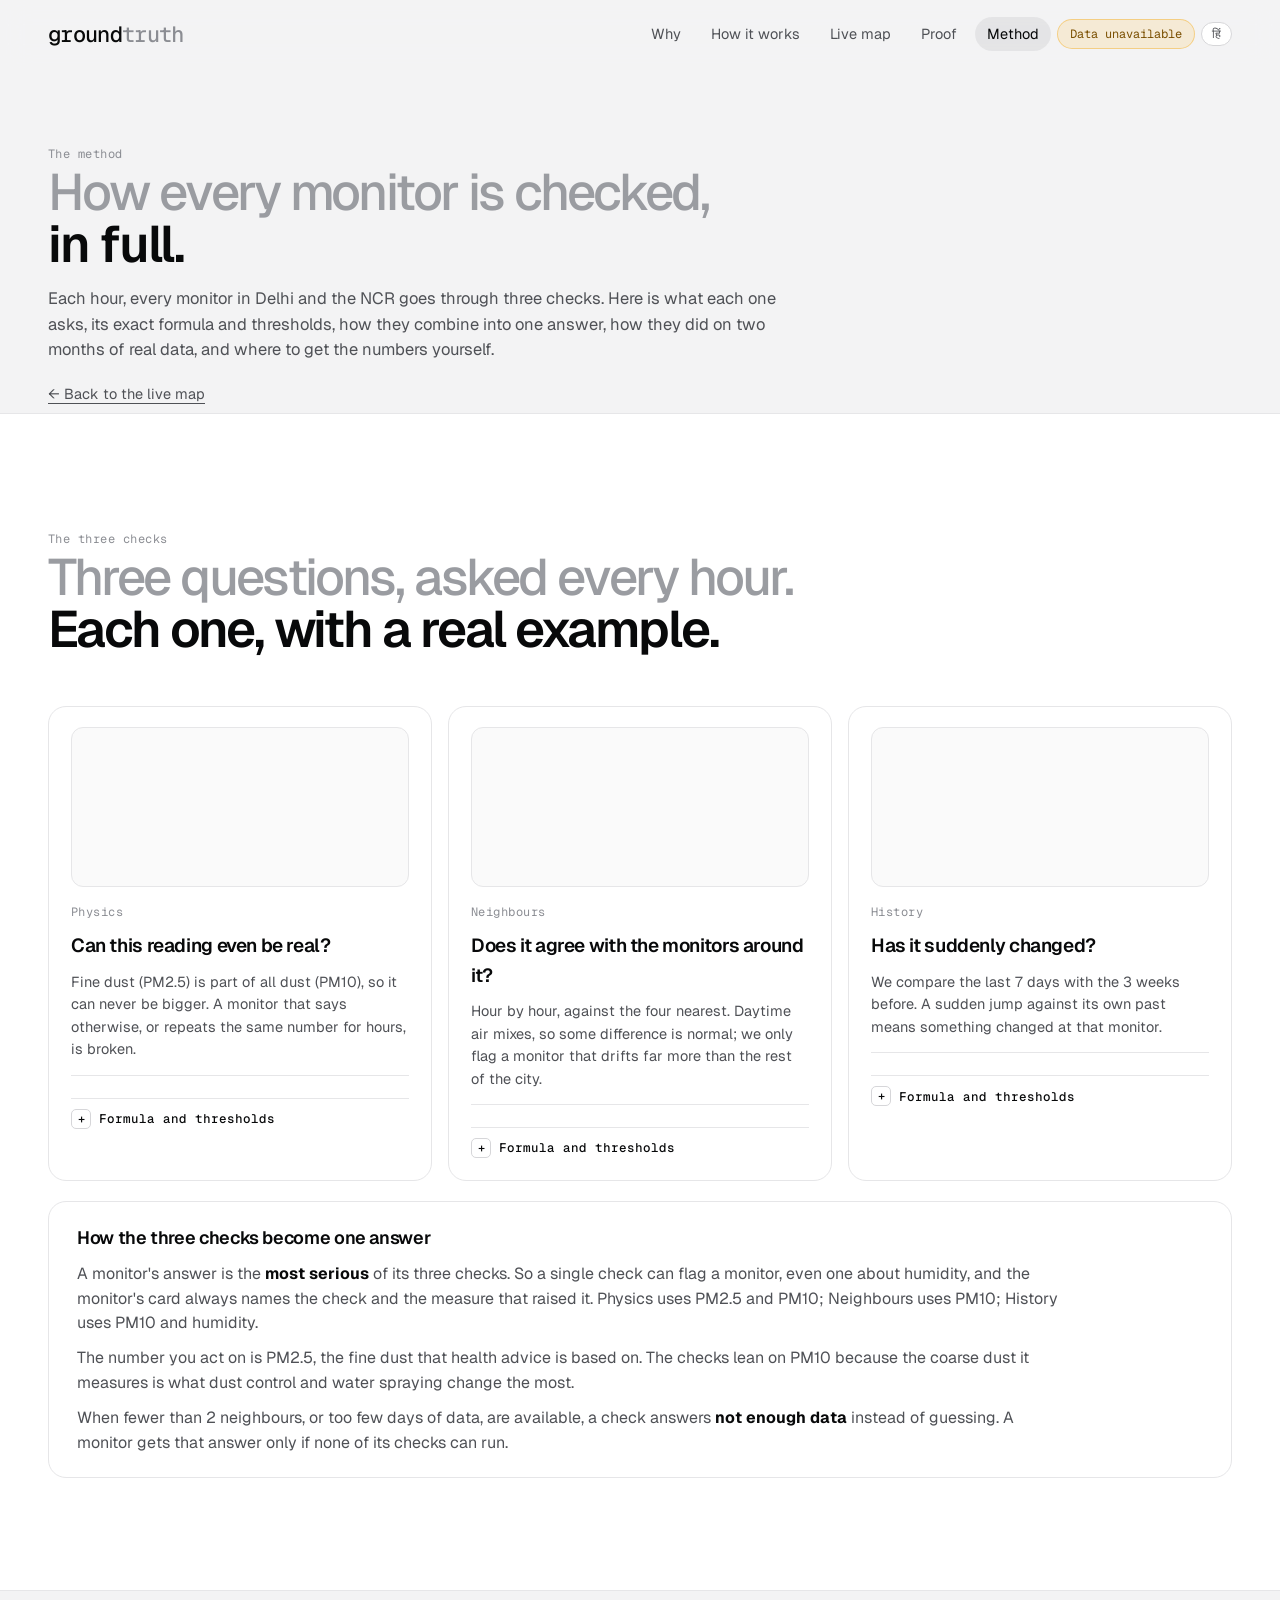
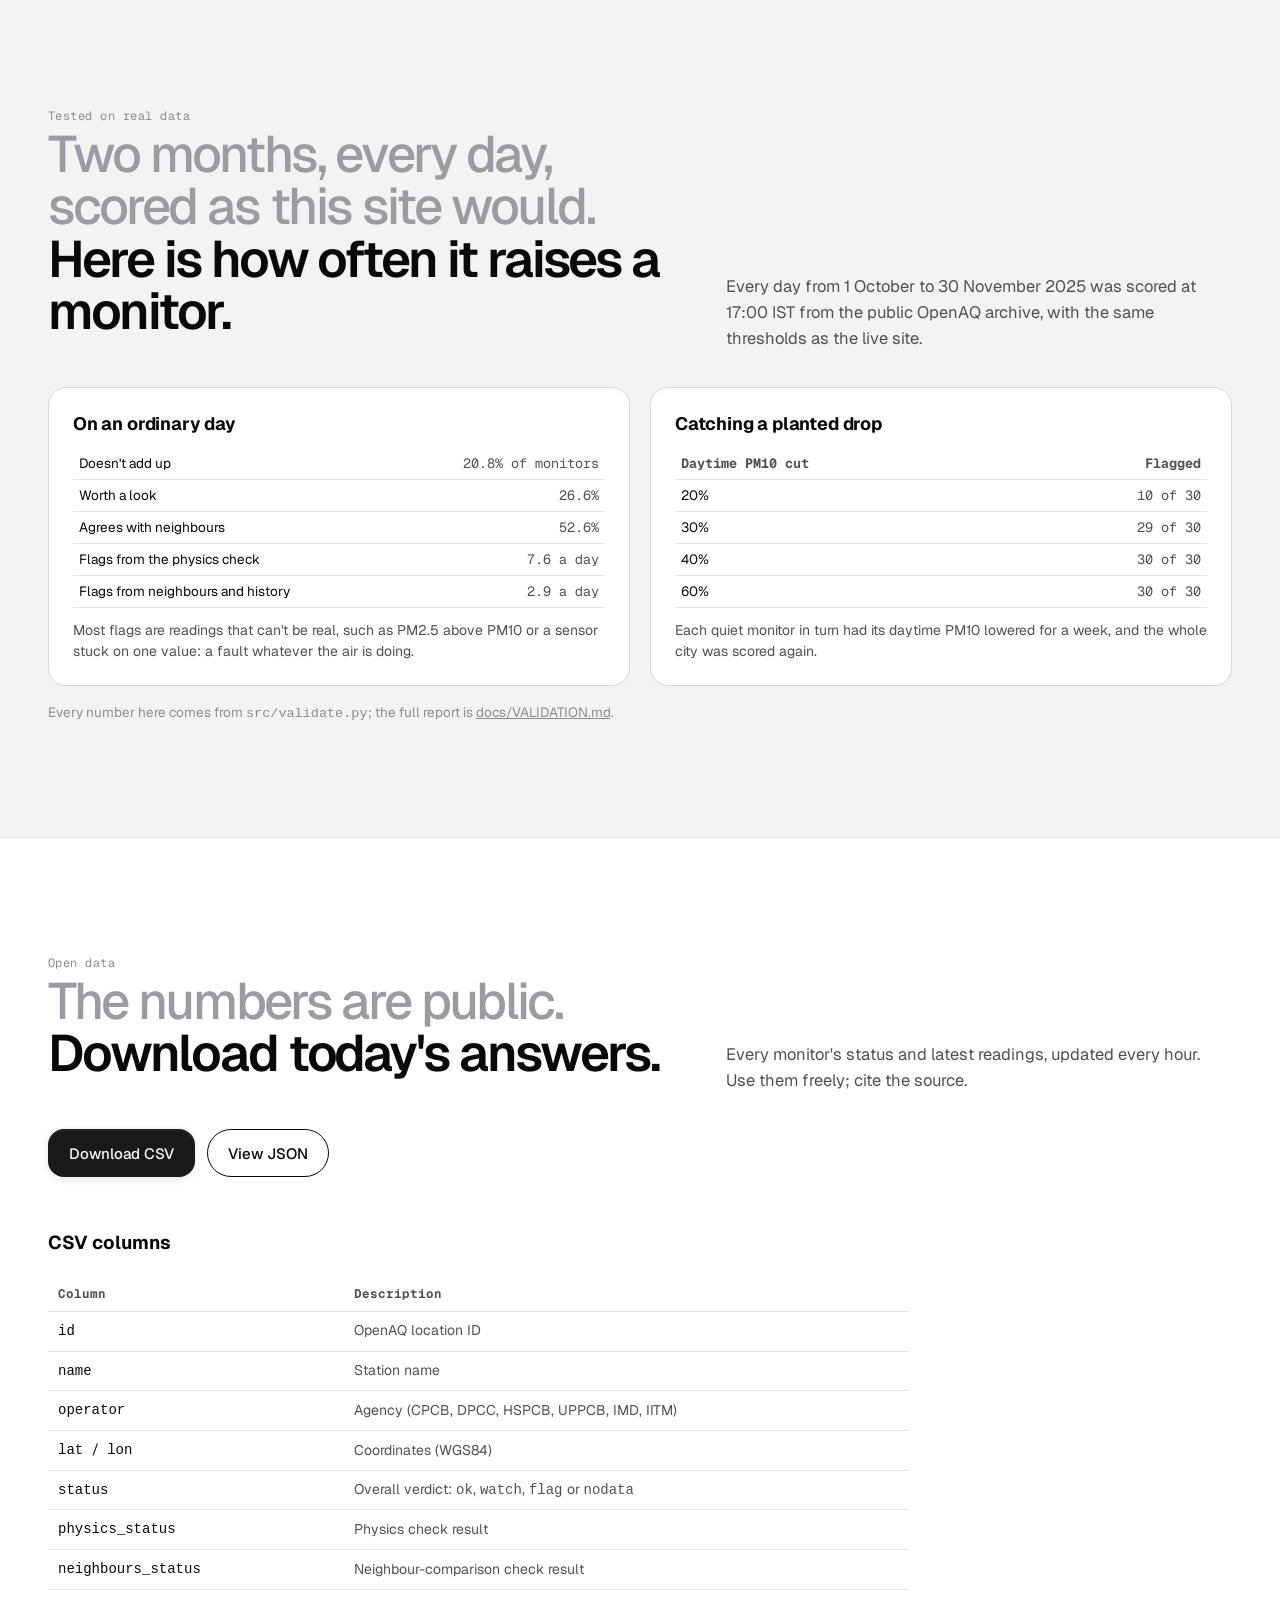
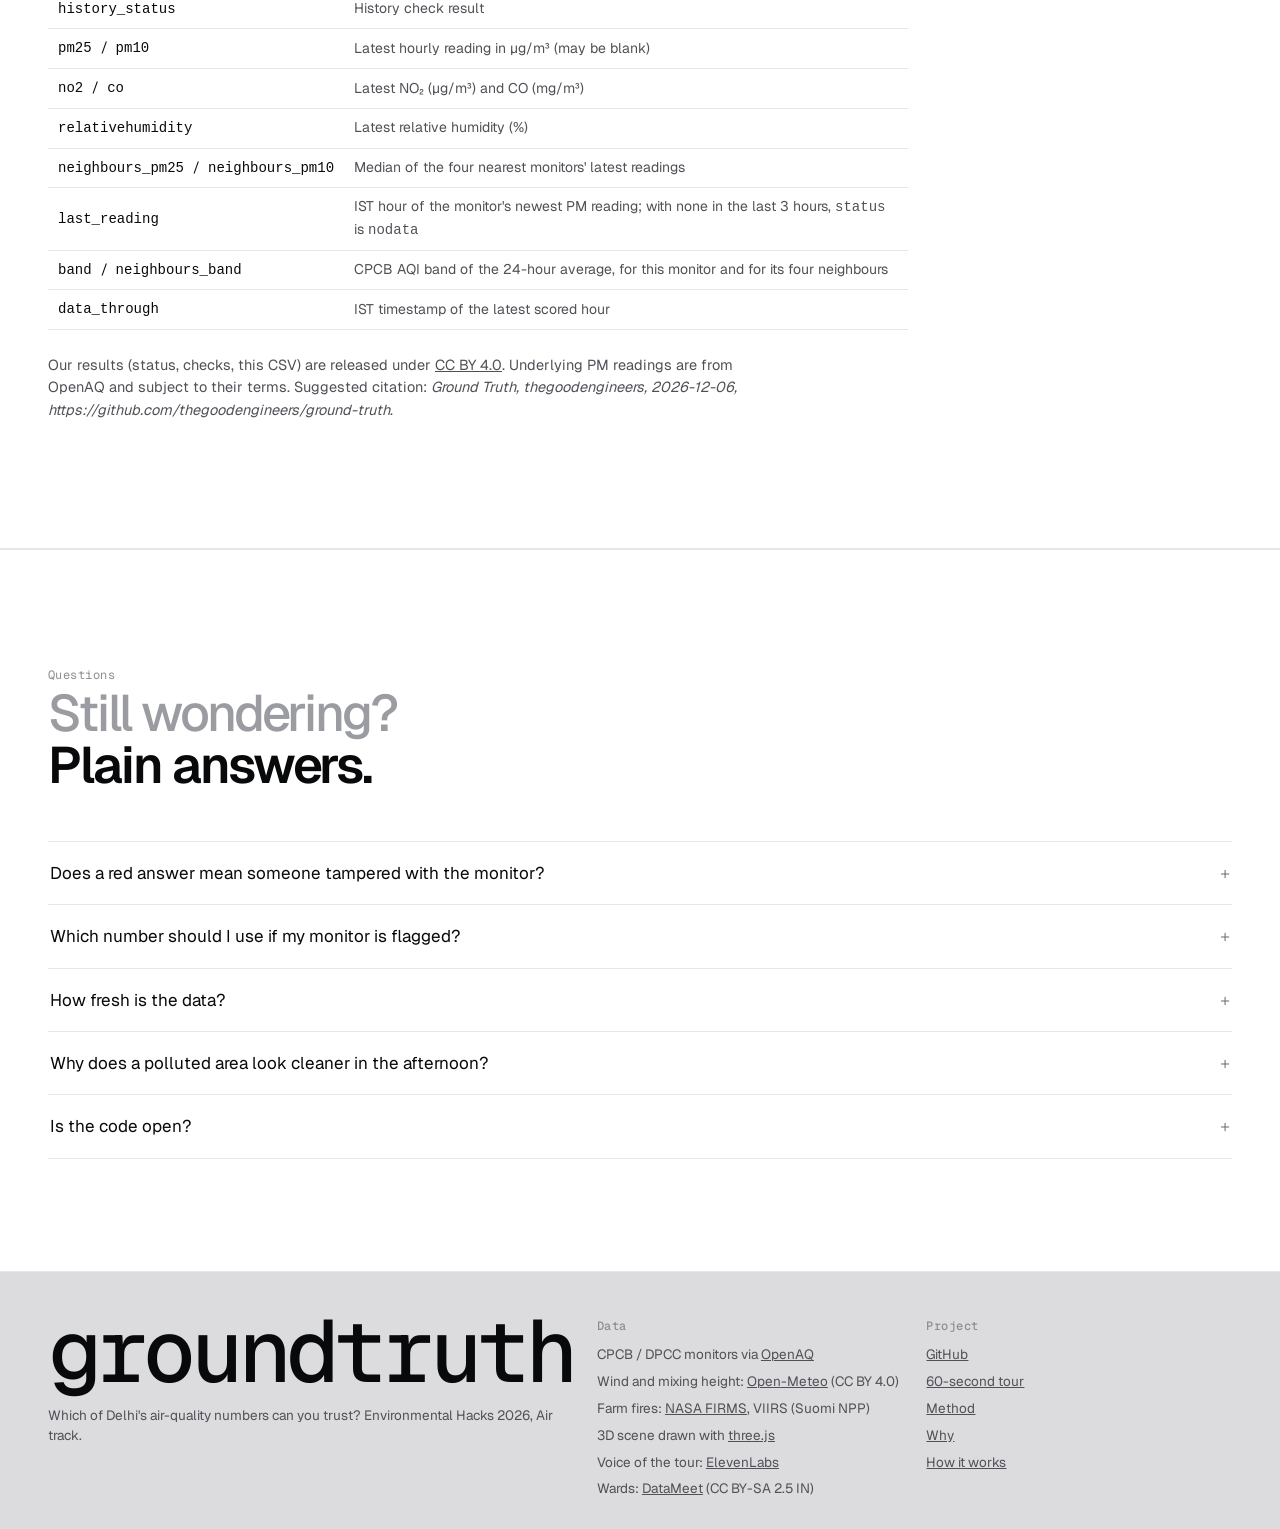
==== site/method.html @ cce15de8 "Two pages: the story on the home page, the method in full on method.html - method.html: the three ch" ====
<!doctype html>
<html lang="en">
<head>
<meta charset="utf-8">
<meta name="viewport" content="width=device-width, initial-scale=1">
<title>Method · Ground Truth</title>
<meta name="description" content="How Ground Truth checks every air-quality monitor in Delhi and NCR: the three checks, their formulas and thresholds, how they combine, and how they did on October and November 2025.">
<meta name="theme-color" content="#f3f3f4">
<meta property="og:title" content="Ground Truth">
<meta property="og:description" content="The air is already being measured. That's not the same as true.">
<meta property="og:image" content="og.png">
<meta name="twitter:card" content="summary_large_image">
<link rel="icon" href="data:image/svg+xml,%3Csvg xmlns='http://www.w3.org/2000/svg' viewBox='0 0 32 32'%3E%3Crect width='32' height='32' rx='9' fill='%2308090a'/%3E%3Cpath d='M9 21h14M16 21V9' stroke='%23f5f5f2' stroke-width='2.4' stroke-linecap='round'/%3E%3Ccircle cx='16' cy='9' r='3' fill='%2369d39a'/%3E%3C/svg%3E">
<link rel="preconnect" href="https://fonts.googleapis.com">
<link rel="preconnect" href="https://fonts.gstatic.com" crossorigin>
<link href="https://fonts.googleapis.com/css2?family=Geist:wght@400;500;600&family=Geist+Mono:wght@400;500&family=Noto+Sans+Devanagari:wght@400;500;600&display=swap" rel="stylesheet">
<link rel="stylesheet" href="theme.css">
</head>
<body id="top">

<!-- the fog scene, drawn once and used in the hero and the closing -->
<svg width="0" height="0" style="position:absolute" aria-hidden="true" focusable="false">
  <defs>
    <filter id="grain" x="0" y="0" width="100%" height="100%">
      <feTurbulence type="fractalNoise" baseFrequency="1.1" numOctaves="2" seed="7" result="n"/>
      <feColorMatrix in="n" type="matrix" values="0 0 0 0 0  0 0 0 0 0  0 0 0 0 0  0 0 0 -1.6 1.15" result="a"/>
      <feComposite in="SourceGraphic" in2="a" operator="in"/>
    </filter>
    <filter id="haze" x="-10%" y="-50%" width="120%" height="200%"><feGaussianBlur stdDeviation="16"/></filter>
    <filter id="soft"><feGaussianBlur stdDeviation="1.2"/></filter>
    <linearGradient id="hill1" x1="0" y1="0" x2="0" y2="1"><stop offset="0" stop-color="#55575b"/><stop offset="1" stop-color="#1c1d1f"/></linearGradient>
    <linearGradient id="hill2" x1="0" y1="0" x2="0" y2="1"><stop offset="0" stop-color="#3b3c3f"/><stop offset="1" stop-color="#121314"/></linearGradient>
    <linearGradient id="fogband" x1="0" y1="0" x2="0" y2="1"><stop offset="0" stop-color="#f4f4f5" stop-opacity="0"/><stop offset=".5" stop-color="#f4f4f5" stop-opacity=".95"/><stop offset="1" stop-color="#f4f4f5" stop-opacity="0"/></linearGradient>
    <symbol id="scene-art" viewBox="0 0 1440 520" preserveAspectRatio="xMidYMax slice">
      <g fill="#c4c5c8" filter="url(#soft)">
        <path d="M0 432h40v-26h22v-14h30v40h26v-22h34v22h20v-34h28v34h36v-18h40v18h30v-28h24v28h18v-40h26v40H0z"/>
        <path d="M520 [base64]"/>
      </g>
      <!-- Qutub Minar -->
      <g fill="#a9aaae">
        <path d="M402 434 409 250h16l7 184z"/>
        <path d="M406 258h22v4h-22zM404 312h26v4h-26zM403 366h28v4h-28zM402 410h30v4h-30z" fill="#9b9ca0"/>
        <path d="M411 250h12l-2-14h-8z"/><circle cx="417" cy="233" r="4"/>
      </g>
      <!-- Lotus Temple -->
      <g fill="#b3b4b8">
        <path d="M640 434c6-26 22-44 38-52-10 16-14 34-12 52z"/>
        <path d="M768 434c-6-26-22-44-38-52 10 16 14 34 12 52z"/>
        <path d="M664 434c2-34 18-58 40-72 22 14 38 38 40 72z" fill="#a6a7ab"/>
        <path d="M684 434c0-28 8-50 20-64 12 14 20 36 20 64z" fill="#9c9da1"/>
        <path d="M626 434h156v6H626z"/>
      </g>
      <!-- India Gate -->
      <g fill="#a3a4a8">
        <path d="M932 436v-98h96v98h-30v-46a18 18 0 0 0-36 0v46z"/>
        <path d="M940 322h80v16h-80zM948 312h64v10h-64z"/>
        <path d="M966 312a14 10 0 0 1 28 0z"/>
      </g>
      <rect class="drift" x="-120" y="372" width="1680" height="96" fill="url(#fogband)" filter="url(#haze)"/>
      <path d="M0 520V452c160-30 320-6 470 4 170 12 300-28 470-26 190 2 330 24 500 10V520z" fill="url(#hill1)"/>
      <path d="M0 520V452c160-30 320-6 470 4 170 12 300-28 470-26 190 2 330 24 500 10V520z" fill="#8a8b8f" filter="url(#grain)" opacity=".55"/>
      <!-- the monitor: a mast with a sensor box -->
      <g transform="translate(1198 0)">
        <path d="M30 448V318" stroke="#2b2c2f" stroke-width="3"/>
        <path d="M30 448 14 470M30 448l16 22" stroke="#2b2c2f" stroke-width="2.2"/>
        <rect x="12" y="320" width="36" height="28" rx="3" fill="#3a3b3e"/>
        <path d="M16 330h28M16 336h28M16 342h28" stroke="#55575b" stroke-width="1.6"/>
        <path d="M34 314l26-12" stroke="#2b2c2f" stroke-width="2"/><path d="M50 296l22-8 4 10-22 8z" fill="#3a3b3e"/>
        <circle cx="30" cy="312" r="3.2" fill="#69d39a"/><circle cx="30" cy="312" r="7" fill="#69d39a" opacity=".22"/>
      </g>
      <path d="M0 520V488c140-22 260-30 380-20 120 10 190 34 330 32V520z" fill="url(#hill2)"/>
      <path d="M760 520c120-34 280-62 420-74 110-10 190-4 260 4V520z" fill="url(#hill2)"/>
      <path d="M0 520V488c140-22 260-30 380-20 120 10 190 34 330 32V520zM760 520c120-34 280-62 420-74 110-10 190-4 260 4V520z" fill="#6b6c70" filter="url(#grain)" opacity=".5"/>
      <g fill="#1d1e20">
        <circle cx="70" cy="478" r="22"/><circle cx="98" cy="470" r="28"/><circle cx="128" cy="480" r="20"/><circle cx="52" cy="486" r="16"/>
        <circle cx="1352" cy="436" r="18"/><circle cx="1376" cy="428" r="24"/><circle cx="1402" cy="438" r="17"/>
      </g>
      <rect class="drift slow" x="-160" y="452" width="1760" height="70" fill="url(#fogband)" filter="url(#haze)" opacity=".85"/>
    </symbol>
  </defs>
</svg>

<header class="nav">
  <div class="wrap">
    <a class="wordmark" href="./" aria-label="Ground Truth home">ground<b>truth</b></a>
    <nav aria-label="Sections">
      <a href="./#why">Why</a>
      <a href="./#story">How it works</a>
      <a href="./#live">Live map</a>
      <a href="./#proof">Proof</a>
      <a href="method.html" aria-current="page">Method</a>
      <span class="fresh" id="fresh">Loading data…</span>
      <span class="pulse" id="pulse" hidden></span>
      <button class="lang-toggle" id="lang-toggle" type="button" aria-label="Switch to Hindi">हिं</button>
    </nav>
  </div>
</header>

<main>

  <section class="sec method-intro" aria-labelledby="method-page-title">
    <div class="wrap">
      <span class="label">The method</span>
      <h1 class="h2" id="method-page-title"><span class="dim">How every monitor is checked,</span>in full.</h1>
      <p class="sub">Each hour, every monitor in Delhi and the NCR goes through three checks. Here is what each one asks, its exact formula and thresholds, how they combine into one answer, how they did on two months of real data, and where to get the numbers yourself.</p>
      <p class="method-back"><a href="./#live">← Back to the live map</a></p>
    </div>
  </section>

    <section class="sec alt" id="how" aria-labelledby="how-title">
      <div class="wrap">
        <div class="sec-head">
          <div>
            <span class="label">The three checks</span>
            <h2 class="h2" id="how-title"><span class="dim">Three questions, asked every hour.</span>Each one, with a real example.</h2>
          </div>
        </div>
        <div class="checks3">
          <article class="c3">
            <div class="c3-art" id="ex-physics"></div>
            <span class="label">Physics</span>
            <h3>Can this reading even be real?</h3>
            <p>Fine dust (PM2.5) is part of all dust (PM10), so it can never be bigger. A monitor that says otherwise, or repeats the same number for hours, is broken.</p>
            <p class="c3-case" id="ex-physics-case"></p>
            <details class="spec">
              <summary>Formula and thresholds</summary>
              <p>Each hour <b>fails</b> if any of these is true:</p>
              <ul>
                <li>PM2.5 &gt; 1.05 × PM10 (5% allowed for instrument noise)</li>
                <li>PM10 outside 1–2000 µg/m³, or PM2.5 outside 1–1500 µg/m³</li>
                <li>Stuck: the same PM2.5, PM10, NO2 or CO value for 3 or more hours in a row</li>
              </ul>
              <p>Over the last 7 days (at least 24 hours with PM data): <b>worth a look</b> if more than 1% of hours fail, <b>doesn't add up</b> if more than 5% fail.</p>
              <p class="spec-why">Uses PM2.5 and PM10.</p>
            </details>
          </article>
          <article class="c3">
            <div class="c3-art" id="ex-neighbours"></div>
            <span class="label">Neighbours</span>
            <h3>Does it agree with the monitors around it?</h3>
            <p>Hour by hour, against the four nearest. Daytime air mixes, so some difference is normal; we only flag a monitor that drifts far more than the rest of the city.</p>
            <p class="c3-case" id="ex-neighbours-case"></p>
            <details class="spec">
              <summary>Formula and thresholds</summary>
              <ul>
                <li><b>Neighbours:</b> the 4 nearest monitors with data within 12 km (great-circle distance). Monitors closer than 0.5 km are skipped, because they are twins on the same site.</li>
                <li><b>Hourly gap:</b> g = ln(PM10 ÷ median PM10 of the neighbours), when at least 2 neighbours report that hour.</li>
                <li><b>Daily contrast:</b> d = median g over 11:00–16:59, minus median g over 22:00–05:59 (at least 4 hours each). Its weekly value is the median d over the last 7 days.</li>
                <li><b>Mixing correction:</b> by day, air mixes higher, so a monitor that reads high at night drifts towards its neighbours. We fit one Theil–Sen line of d against the night gap across the city, and score each monitor's distance from that line.</li>
                <li><b>Score:</b> robust z = (residual − median) ÷ (1.4826 × MAD) across all monitors. <b>Worth a look</b> at |z| ≥ 2, <b>doesn't add up</b> at |z| ≥ 3.</li>
                <li><b>Two passes:</b> monitors flagged in the first pass are taken out of everyone's reference and out of the city line in the second.</li>
              </ul>
              <p class="spec-why">Uses PM10. Medians and MAD, not means and standard deviations, so one bad hour or one bad monitor can't move the reference.</p>
            </details>
          </article>
          <article class="c3">
            <div class="c3-art" id="ex-history"></div>
            <span class="label">History</span>
            <h3>Has it suddenly changed?</h3>
            <p>We compare the last 7 days with the 3 weeks before. A sudden jump against its own past means something changed at that monitor.</p>
            <p class="c3-case" id="ex-history-case"></p>
            <details class="spec">
              <summary>Formula and thresholds</summary>
              <ul>
                <li>The same daily contrast d as Neighbours, for PM10 (log ratio) and for humidity (percentage points).</li>
                <li><b>Shift:</b> median d over the last 7 days, minus median d over the 21 days before. This needs at least 4 recent days and 10 earlier days.</li>
                <li><b>Score:</b> z = shift ÷ robust SD of the earlier 21 days, where robust SD = 1.4826 × MAD. Its floor is 0.02 for PM10 and 1 point for humidity, so a very steady monitor isn't flagged for a tiny change. The larger |z| of the two measures counts.</li>
                <li><b>Worth a look</b> at |z| ≥ 2, <b>doesn't add up</b> at |z| ≥ 3.</li>
              </ul>
              <p class="spec-why">Uses PM10 and humidity. A sudden humidity shift against the neighbours usually means something changed at the monitor itself, such as its inlet, its dryer or where it stands.</p>
            </details>
          </article>
        </div>
        <div class="combine">
          <h3>How the three checks become one answer</h3>
          <p>A monitor's answer is the <b>most serious</b> of its three checks. So a single check can flag a monitor, even one about humidity, and the monitor's card always names the check and the measure that raised it. Physics uses PM2.5 and PM10; Neighbours uses PM10; History uses PM10 and humidity.</p>
          <p>The number you act on is PM2.5, the fine dust that health advice is based on. The checks lean on PM10 because the coarse dust it measures is what dust control and water spraying change the most.</p>
          <p>When fewer than 2 neighbours, or too few days of data, are available, a check answers <b>not enough data</b> instead of guessing. A monitor gets that answer only if none of its checks can run.</p>
        </div>
      </div>
    </section>

    <section class="sec" id="validation" aria-labelledby="validation-title">
      <div class="wrap">
        <div class="sec-head">
          <div>
            <span class="label">Tested on real data</span>
            <h2 class="h2" id="validation-title"><span class="dim">Two months, every day, scored as this site would.</span>Here is how often it raises a monitor.</h2>
          </div>
          <p class="sub">Every day from 1 October to 30 November 2025 was scored at 17:00 IST from the public OpenAQ archive, with the same thresholds as the live site.</p>
        </div>
        <div class="val-grid">
          <div class="val-card">
            <h3>On an ordinary day</h3>
            <table class="data val-table">
              <tbody>
                <tr><td>Doesn't add up</td><td>20.8% of monitors</td></tr>
                <tr><td>Worth a look</td><td>26.6%</td></tr>
                <tr><td>Agrees with neighbours</td><td>52.6%</td></tr>
                <tr><td>Flags from the physics check</td><td>7.6 a day</td></tr>
                <tr><td>Flags from neighbours and history</td><td>2.9 a day</td></tr>
              </tbody>
            </table>
            <p class="val-note">Most flags are readings that can't be real, such as PM2.5 above PM10 or a sensor stuck on one value: a fault whatever the air is doing.</p>
          </div>
          <div class="val-card">
            <h3>Catching a planted drop</h3>
            <table class="data val-table">
              <thead><tr><th>Daytime PM10 cut</th><th>Flagged</th></tr></thead>
              <tbody>
                <tr><td>20%</td><td>10 of 30</td></tr>
                <tr><td>30%</td><td>29 of 30</td></tr>
                <tr><td>40%</td><td>30 of 30</td></tr>
                <tr><td>60%</td><td>30 of 30</td></tr>
              </tbody>
            </table>
            <p class="val-note">Each quiet monitor in turn had its daytime PM10 lowered for a week, and the whole city was scored again.</p>
          </div>
        </div>
        <p class="footnote">Every number here comes from <code>src/validate.py</code>; the full report is <a href="https://github.com/thegoodengineers/ground-truth/blob/main/docs/VALIDATION.md">docs/VALIDATION.md</a>.</p>
      </div>
    </section>

  <section class="sec alt" id="opendata" aria-labelledby="opendata-title">
    <div class="wrap">
      <div class="sec-head">
        <div>
          <span class="label">Open data</span>
          <h2 class="h2" id="opendata-title"><span class="dim">The numbers are public.</span>Download today's answers.</h2>
        </div>
        <p class="sub">Every monitor's status and latest readings, updated every hour. Use them freely; cite the source.</p>
      </div>
      <div class="data-downloads">
        <a class="btn dark" href="data/latest.csv" download="ground-truth-latest.csv">Download CSV</a>
        <a class="btn outline" href="data/latest.json" target="_blank" rel="noopener">View JSON</a>
      </div>
      <div class="data-fields">
        <h3 class="h3">CSV columns</h3>
        <table class="data field-table">
          <thead><tr><th>Column</th><th>Description</th></tr></thead>
          <tbody>
            <tr><td><code>id</code></td><td>OpenAQ location ID</td></tr>
            <tr><td><code>name</code></td><td>Station name</td></tr>
            <tr><td><code>operator</code></td><td>Agency (CPCB, DPCC, HSPCB, UPPCB, IMD, IITM)</td></tr>
            <tr><td><code>lat</code> / <code>lon</code></td><td>Coordinates (WGS84)</td></tr>
            <tr><td><code>status</code></td><td>Overall verdict: <code>ok</code>, <code>watch</code>, <code>flag</code> or <code>nodata</code></td></tr>
            <tr><td><code>physics_status</code></td><td>Physics check result</td></tr>
            <tr><td><code>neighbours_status</code></td><td>Neighbour-comparison check result</td></tr>
            <tr><td><code>history_status</code></td><td>History check result</td></tr>
            <tr><td><code>pm25</code> / <code>pm10</code></td><td>Latest hourly reading in µg/m³ (may be blank)</td></tr>
            <tr><td><code>no2</code> / <code>co</code></td><td>Latest NO₂ (µg/m³) and CO (mg/m³)</td></tr>
            <tr><td><code>relativehumidity</code></td><td>Latest relative humidity (%)</td></tr>
            <tr><td><code>neighbours_pm25</code> / <code>neighbours_pm10</code></td><td>Median of the four nearest monitors' latest readings</td></tr>
            <tr><td><code>last_reading</code></td><td>IST hour of the monitor's newest PM reading; with none in the last 3 hours, <code>status</code> is <code>nodata</code></td></tr>
            <tr><td><code>band</code> / <code>neighbours_band</code></td><td>CPCB AQI band of the 24-hour average, for this monitor and for its four neighbours</td></tr>
            <tr><td><code>data_through</code></td><td>IST timestamp of the latest scored hour</td></tr>
          </tbody>
        </table>
      </div>
      <p class="data-licence">Our results (status, checks, this CSV) are released under <a href="https://creativecommons.org/licenses/by/4.0/" rel="noopener">CC BY 4.0</a>. Underlying PM readings are from OpenAQ and subject to their terms. Suggested citation: <em>Ground Truth, thegoodengineers, <span id="cite-date"></span>, https://github.com/thegoodengineers/ground-truth</em>.</p>
    </div>
  </section>

    <section class="sec alt" id="faq" aria-labelledby="faq-title">
      <div class="wrap">
        <div class="sec-head"><div><span class="label">Questions</span><h2 class="h2" id="faq-title"><span class="dim">Still wondering?</span>Plain answers.</h2></div></div>
        <div class="faq">
          <details><summary>Does a red answer mean someone tampered with the monitor?</summary><p>No. It means the monitor's numbers don't add up against physics, its neighbours or its own past. Sensors drift, break and get moved. We tested whether the monitors named in the news in October 2025 show a spraying pattern, and with our method they don't stand out.</p></details>
          <details><summary>Which number should I use if my monitor is flagged?</summary><p>Use what the four nearest monitors read right now. The panel shows it next to your monitor's own reading. It is the middle value of real monitors, not an official reading.</p></details>
          <details><summary>How fresh is the data?</summary><p>The check runs every hour on new readings from the CPCB and DPCC monitors, via OpenAQ. The time of the latest reading is at the top of the page.</p></details>
          <details><summary>Why does a polluted area look cleaner in the afternoon?</summary><p>By day the air mixes higher, so pollution near busy roads spreads out and a hotspot reads closer to its neighbours. We correct for this so it isn't mistaken for a problem.</p></details>
          <details><summary>Is the code open?</summary><p>Yes. Everything, including the data analysis behind these checks, is on GitHub.</p></details>
        </div>
      </div>
    </section>
</main>

<footer>
  <div class="wrap">
    <div>
      <p class="big">groundtruth</p>
      <p>Which of Delhi's air-quality numbers can you trust? Environmental Hacks 2026, Air track.</p>
    </div>
    <div>
      <h4>Data</h4>
      <ul><li>CPCB / DPCC monitors via <a href="https://openaq.org">OpenAQ</a></li><li>Wind and mixing height: <a href="https://open-meteo.com">Open-Meteo</a> (CC BY 4.0)</li><li>Farm fires: <a href="https://firms.modaps.eosdis.nasa.gov/">NASA FIRMS</a>, VIIRS (Suomi NPP)</li><li>3D scene drawn with <a href="https://threejs.org">three.js</a></li><li>Voice of the tour: <a href="https://elevenlabs.io">ElevenLabs</a></li><li>Wards: <a href="https://github.com/datameet/Municipal_Spatial_Data">DataMeet</a> (CC BY-SA 2.5 IN)</li></ul>
    </div>
    <div>
      <h4>Project</h4>
      <ul><li><a href="https://github.com/thegoodengineers/ground-truth">GitHub</a></li><li><a href="./?demo=1">60-second tour</a></li><li><a href="method.html">Method</a></li><li><a href="./#why">Why</a></li><li><a href="./#story">How it works</a></li></ul>
    </div>
  </div>
</footer>

<script src="i18n.js"></script>
<script src="app.js"></script>
</body>
</html>
---- site/theme.css ----
/* Ground Truth design system. Light mode only.
   1. Silver fog for the story (hero and closing); white and soft grey surfaces for everything else.
   2. Headlines are two-tone: the first line greyed, the second line heavy. One statement per section.
   3. Geist for everything readable, Geist Mono for labels, numbers, times and ids. No third font.
   4. Colour is spent only on station state (green / amber / red / grey), always with a shape and a word.
   5. Hairlines, not boxes. The product sits in a window frame. Motion is CSS only and stops for reduced motion.
   Visual reference: neatlogs.com (the fog hero, two-tone headlines, mono labels, window frame); no assets reused. */

:root {
  --bg: #f3f3f4;        /* page */
  --surface: #ffffff;   /* cards, window */
  --surface-2: #fafafa; /* inset panels */
  --surface-3: #f0f0f1; /* hover */
  --line: #e6e6e8; --line-2: #d6d6d9;
  --ink: #08090a; --ink-2: #4f5156; --ink-3: #8b8d93;
  --live: #1f9d5c;

  /* station state (dataviz reference status palette); icon + word always */
  --ok: #0ca30c;     --ok-ink: #0a6b0a;    --ok-tint: rgba(12, 163, 12, 0.09);   --ok-line: rgba(12, 163, 12, 0.28);
  --watch: #f2a60c;  --watch-ink: #7a4f00; --watch-tint: rgba(250, 178, 25, 0.14); --watch-line: rgba(242, 166, 12, 0.4);
  --flag: #d03b3b;   --flag-ink: #a32626;  --flag-tint: rgba(208, 59, 59, 0.08);  --flag-line: rgba(208, 59, 59, 0.3);
  --nodata: #a3a4a9; --nodata-ink: #5d5f64; --nodata-tint: rgba(139, 141, 147, 0.12);

  --series-28d: #b4b5ba;
  --series-7d: #08090a;
  --band: rgba(242, 166, 12, 0.10);

  --shadow: 0 1px 2px rgba(8, 9, 10, .04), 0 12px 32px -16px rgba(8, 9, 10, .18);
  --shadow-lg: 0 2px 6px rgba(8, 9, 10, .04), 0 40px 80px -40px rgba(8, 9, 10, .28);
  --sans: "Geist", ui-sans-serif, system-ui, -apple-system, "Segoe UI", sans-serif;
  --mono: "Geist Mono", ui-monospace, "SFMono-Regular", Consolas, monospace;
  --r: 18px; --r-sm: 12px;
  --gutter: clamp(16px, 4vw, 48px);
  --ease: cubic-bezier(.2, .7, .2, 1);
  color-scheme: light;
}

* { box-sizing: border-box; }
[hidden] { display: none !important; }
html { -webkit-text-size-adjust: 100%; scroll-behavior: smooth; }
html, body { overflow-x: clip; }
body { margin: 0; background: var(--bg); color: var(--ink); font: 16px/1.55 var(--sans); -webkit-font-smoothing: antialiased; }
a { color: inherit; }
button, input, select { font: inherit; }
:focus-visible { outline: 2px solid var(--ink); outline-offset: 2px; border-radius: 6px; }
.mono { font-family: var(--mono); font-variant-numeric: tabular-nums; }
.label { font-family: var(--mono); font-size: 12px; letter-spacing: .04em; color: var(--ink-3); }
.wrap { max-width: 1280px; margin: 0 auto; padding: 0 var(--gutter); }
.sr-only { position: absolute; width: 1px; height: 1px; overflow: hidden; clip: rect(0 0 0 0); white-space: nowrap; }

/* the weather line under the hero lede: context for city-wide changes, from data/weather.json */
.hero .weather { font-family: var(--mono); font-size: 13px; color: var(--ink-2); margin: 4px 0 0; }
.hero .weather::before { content: "\2191"; display: inline-block; margin-right: 6px; transform: rotate(var(--wind, 0deg)); transition: transform .6s var(--ease); }
.hero .feednote { font-family: var(--mono); font-size: 13px; color: var(--watch-ink); margin: 2px 0 0; max-width: 70ch; justify-self: center; text-align: center; }
.hero .fires { font-family: var(--mono); font-size: 13px; color: var(--ink-2); margin: 2px 0 0; }
.hero .fires::before { content: ""; display: inline-block; width: 8px; height: 8px; border-radius: 50%; background: #d8721f; margin-right: 8px; vertical-align: 1px; }
.advice .smoke { display: block; margin-top: 8px; color: var(--ink-2); }

/* ---------- nav ---------- */
.nav { position: sticky; top: env(safe-area-inset-top, 0px); z-index: 1500; backdrop-filter: blur(14px); -webkit-backdrop-filter: blur(14px); background: color-mix(in srgb, var(--bg) 75%, transparent); border-bottom: 1px solid transparent; }
.nav .wrap { display: flex; align-items: center; gap: 18px; height: 68px; }
.wordmark { font: 500 22px/1 var(--mono); letter-spacing: -.03em; text-decoration: none; color: var(--ink); }
.wordmark b { font-weight: 500; color: var(--ink-3); }
.nav nav { margin-left: auto; display: flex; gap: 6px; align-items: center; }
.nav nav a { white-space: nowrap; text-decoration: none; color: var(--ink-2); font-size: 14.5px; padding: 6px 12px; border-radius: 999px; }
.nav nav a:hover { color: var(--ink); background: rgba(8, 9, 10, .05); }
.lang-toggle { font: 500 12px/1 var(--sans); color: var(--ink-2); padding: 5px 10px; border-radius: 999px; background: var(--surface); border: 1px solid var(--line-2); cursor: pointer; white-space: nowrap; transition: background .15s; }
.lang-toggle:hover { background: rgba(8,9,10,.07); color: var(--ink); }
/* Hindi: Geist for the Latin letters and digits, Noto Sans Devanagari for the rest, in body text and mono labels alike */
html[lang="hi"] { --sans: "Geist", "Noto Sans Devanagari", ui-sans-serif, system-ui, sans-serif; --mono: "Geist Mono", "Noto Sans Devanagari", ui-monospace, monospace; }
.fresh { font: 12px var(--mono); color: var(--ink-2); padding: 6px 12px; border-radius: 999px; background: var(--surface); border: 1px solid var(--line-2); white-space: nowrap; }
.fresh.stale { border-color: var(--watch-line); background: var(--watch-tint); color: var(--watch-ink); }
.pulse { font: 12px var(--mono); padding: 6px 12px; border-radius: 999px; white-space: nowrap; border: 1px solid; }
.pulse::before { content: ""; display: inline-block; width: 7px; height: 7px; border-radius: 50%; margin-right: 8px; vertical-align: 1px; }
.pulse.on { color: var(--ok-ink); background: var(--ok-tint); border-color: var(--ok-line); }
.pulse.on::before { background: var(--live); box-shadow: 0 0 0 3px rgba(31, 157, 92, .18); animation: beat 2s ease-in-out infinite; }
.pulse.off { color: var(--ink-2); background: var(--surface); border-color: var(--line-2); }
.pulse.off::before { background: var(--nodata); }
@keyframes beat { 50% { box-shadow: 0 0 0 6px rgba(31, 157, 92, 0); } }

/* ---------- buttons ---------- */
.btn { display: inline-flex; align-items: center; gap: 12px; height: 48px; padding: 0 20px; border-radius: 16px; font-size: 15px; font-weight: 500; text-decoration: none; cursor: pointer; border: 1px solid transparent; transition: transform .18s var(--ease), background .18s, border-color .18s; white-space: nowrap; }
.btn:hover { transform: translateY(-1px); }
.btn .arr { display: inline-grid; place-items: center; width: 26px; height: 26px; border-radius: 50%; font: 13px var(--mono); }
.btn.dark { background: #18191b; color: #f5f5f2; box-shadow: 0 2px 8px rgba(17, 18, 20, .1), inset 0 1px 0 rgba(255, 255, 255, .08); }
.btn.dark .arr { background: rgba(255, 255, 255, .12); }
.btn.outline { background: rgba(255, 255, 255, .5); color: var(--ink); border-color: var(--ink); border-radius: 999px; }
.btn.outline .arr { background: rgba(8, 9, 10, .07); }

/* ---------- hero (fog) ---------- */
.hero { position: relative; isolation: isolate; min-height: min(92vh, 860px); display: grid; align-content: start; padding-top: clamp(56px, 11vh, 120px); padding-bottom: 150px; /* room for the example card pulled up into it */ overflow: hidden; background: linear-gradient(180deg, #f6f6f7 0%, #ececee 55%, #dcdcdf 100%); }
.hero .scene { position: absolute; inset: auto 0 0 0; height: 62%; z-index: -1; pointer-events: none; }
.scene svg { width: 100%; height: 100%; display: block; }
.hero .copy { text-align: center; display: grid; justify-items: center; gap: 22px; }
.hero h1 { margin: 0; font-weight: 600; letter-spacing: -.045em; line-height: .98; font-size: clamp(36px, 5.6vw, 78px); max-width: 21ch; text-wrap: balance; }
.hero h1 .dim { display: block; color: #8a8c91; font-weight: 500; font-size: .74em; letter-spacing: -.04em; margin-bottom: 6px; }
.hero .lede { margin: 0; font-size: clamp(16px, 1.5vw, 18.5px); color: var(--ink-2); max-width: 54ch; }
.hero .cta { display: flex; flex-direction: column; gap: 12px; flex-wrap: wrap; justify-content: center; align-items: center; margin-top: 6px; width: 100%; }

.search { position: relative; width: min(560px, 100%); }
.search input { width: 100%; height: 58px; border: 1.5px solid var(--ink); background: var(--surface); color: var(--ink); border-radius: 18px; padding: 0 18px 0 48px; font: 15px var(--mono); box-shadow: 0 0 0 5px rgba(8, 9, 10, .05), var(--shadow); }
.search input::placeholder { color: var(--ink-3); }
.search input:focus { outline: none; border-color: var(--ink); box-shadow: 0 0 0 4px rgba(8, 9, 10, .08), var(--shadow); }
.search svg { position: absolute; left: 18px; top: 50%; transform: translateY(-50%); color: var(--ink); }
.tour-link { font-size: 14.5px; color: var(--ink-2); text-decoration: underline; text-decoration-color: var(--line-2); text-underline-offset: 4px; padding: 6px 8px; border-radius: 8px; }
.tour-link:hover { color: var(--ink); text-decoration-color: var(--ink); }
.search ul { position: absolute; z-index: 1600; left: 0; right: 0; top: calc(100% + 8px); margin: 0; padding: 6px; list-style: none; text-align: left; background: var(--surface); border: 1px solid var(--line); border-radius: var(--r-sm); box-shadow: var(--shadow-lg); max-height: 320px; overflow: auto; }
.search li { padding: 9px 10px; border-radius: 8px; cursor: pointer; display: flex; justify-content: space-between; align-items: center; gap: 12px; font-size: 14px; }
.search li[aria-selected="true"], .search li:hover { background: var(--surface-3); }

/* example card, overlapping the bottom of the hero */
.example { position: relative; z-index: 2; margin: -110px auto 0; width: min(560px, calc(100% - 32px)); background: rgba(255, 255, 255, .82); backdrop-filter: blur(16px); -webkit-backdrop-filter: blur(16px); border: 1px solid rgba(255, 255, 255, .95); border-radius: var(--r); padding: 18px 20px; box-shadow: var(--shadow-lg); display: grid; grid-template-columns: 1fr auto; gap: 6px 16px; align-items: center; }
.example .label { grid-column: 1 / -1; }
.example h3 { margin: 0; font-size: 20px; letter-spacing: -.02em; font-weight: 600; }
.example .nums { font: 500 15px var(--mono); color: var(--ink-2); grid-column: 1 / -1; }
.example .nums b { color: var(--ink); font-weight: 600; }
.example button { grid-column: 1 / -1; justify-self: start; margin-top: 6px; height: 40px; border-radius: 12px; font-size: 14px; }

.proofbar { position: relative; z-index: 1; padding: 34px 0 40px; background: var(--surface); border-top: 1px solid var(--line); border-bottom: 1px solid var(--line); }
.proofbar .label { text-align: center; display: block; margin-bottom: 18px; }
.stats { display: grid; grid-template-columns: repeat(4, minmax(0, 1fr)); }
.stat { text-align: center; padding: 6px 12px; border-left: 1px solid var(--line); }
.stat:first-child { border-left: 0; }
.stat b { display: block; font: 500 clamp(28px, 3.4vw, 40px)/1.05 var(--mono); letter-spacing: -.04em; font-variant-numeric: tabular-nums; }
.stat span { color: var(--ink-2); font-size: 13.5px; }

/* ---------- sections ---------- */
.sec { padding: clamp(64px, 9vw, 112px) 0; }
.sec.alt { background: var(--surface); border-top: 1px solid var(--line); border-bottom: 1px solid var(--line); }
.h2 { margin: 0 0 14px; font-weight: 600; letter-spacing: -.04em; line-height: 1.02; font-size: clamp(30px, 4vw, 52px); }
.h2 .dim { display: block; color: #9a9ca1; font-weight: 500; }
.sub { color: var(--ink-2); max-width: 56ch; margin: 0; font-size: 16.5px; }
.sec-head { display: grid; grid-template-columns: minmax(0, 1fr) auto; gap: 24px; align-items: end; margin-bottom: 36px; }
.sec-head .sub { max-width: 46ch; }

/* product window */
.window { border-radius: 22px; background: var(--surface); border: 1px solid var(--line-2); box-shadow: var(--shadow-lg); overflow: hidden; }
.chrome { display: flex; align-items: center; gap: 14px; height: 46px; padding: 0 16px; border-bottom: 1px solid var(--line); background: var(--surface-2); }
.dots { display: flex; gap: 7px; }
.dots i { width: 11px; height: 11px; border-radius: 50%; background: var(--line-2); }
.chrome .url { flex: 1; text-align: center; font: 12px var(--mono); color: var(--ink-3); }
.chrome .live { font: 12px var(--mono); color: var(--ink-2); display: inline-flex; align-items: center; gap: 7px; }
.chrome .live::before { content: ""; width: 7px; height: 7px; border-radius: 50%; background: var(--live); box-shadow: 0 0 0 3px rgba(31, 157, 92, .15); }
.app { display: grid; grid-template-columns: minmax(0, 1.2fr) minmax(0, 1fr); min-height: 640px; }
.mapcol { position: relative; border-right: 1px solid var(--line); display: grid; grid-template-rows: 1fr auto; }
.legend { display: flex; flex-wrap: wrap; gap: 8px 16px; padding: 12px 16px; border-top: 1px solid var(--line); font-size: 13px; color: var(--ink-2); }
.legend span { display: inline-flex; align-items: center; gap: 7px; }
.legend .count { font-family: var(--mono); color: var(--ink-3); }

.panel { padding: 24px; max-height: 760px; overflow: auto; scrollbar-width: thin; scrollbar-color: var(--line-2) transparent; }
.panel h2 { font-size: 28px; line-height: 1.1; letter-spacing: -.03em; font-weight: 600; margin: 6px 0 12px; }
.panel .label { display: block; }
.now { display: grid; grid-template-columns: 1fr 1fr; gap: 1px; background: var(--line); border: 1px solid var(--line); border-radius: var(--r-sm); overflow: hidden; margin: 18px 0 8px; }
.now div { background: var(--surface-2); padding: 14px 16px; }
.now b { display: block; font: 500 30px/1.1 var(--mono); letter-spacing: -.04em; margin-top: 4px; }
.now b small, .now small { color: var(--ink-3); font: 12px var(--sans); letter-spacing: 0; }
.std { color: var(--ink-3); font-size: 12.5px; margin: 0 0 4px; }
.last { font: 12.5px var(--mono); color: var(--ink-2); margin: 10px 0 2px; }
.last.off { color: var(--nodata-ink); font-weight: 600; }
.aqi { margin: 14px 0 0; padding: 13px 15px; border-radius: var(--r-sm); border: 1px solid var(--line-2); background: var(--surface-2); }
.aqi b { display: block; font-size: 22px; letter-spacing: -.02em; font-weight: 600; margin: 2px 0; }
.aqi p { margin: 0; font-size: 14.5px; color: var(--ink-2); }
.advice { margin: 12px 0 20px; padding: 13px 15px; border-radius: var(--r-sm); font-size: 14.5px; line-height: 1.5; border: 1px solid; }
.advice b { font-weight: 600; }
.advice.ok { background: var(--ok-tint); border-color: var(--ok-line); color: #12401a; }
.advice.watch { background: var(--watch-tint); border-color: var(--watch-line); color: #4d3300; }
.advice.flag { background: var(--flag-tint); border-color: var(--flag-line); color: #5c1414; }
.advice.nodata { background: var(--nodata-tint); border-color: var(--line-2); color: var(--ink-2); }

.pill { display: inline-flex; align-items: center; gap: 7px; padding: 4px 11px 4px 9px; border-radius: 999px; font: 500 12px var(--mono); white-space: nowrap; }
.pill .ico { width: 12px; height: 12px; flex: none; }
.pill.ok { background: var(--ok-tint); color: var(--ok-ink); }
.pill.watch { background: var(--watch-tint); color: var(--watch-ink); }
.pill.flag { background: var(--flag-tint); color: var(--flag-ink); }
.pill.nodata { background: var(--nodata-tint); color: var(--nodata-ink); }

.checks { display: grid; gap: 10px; margin: 0 0 22px; padding: 0; list-style: none; }
.check { border: 1px solid var(--line); background: var(--surface); border-radius: var(--r-sm); padding: 13px 15px; display: grid; grid-template-columns: 1fr auto; gap: 4px 12px; transition: border-color .25s, box-shadow .25s; }
.check h3 { margin: 0; font-size: 14.5px; font-weight: 600; }
.check .q { color: var(--ink-3); font-size: 12.5px; }
.check .pill { align-self: start; }
.check p { margin: 4px 0 0; grid-column: 1 / -1; color: var(--ink-2); font-size: 13.5px; }
.check .param { font: 500 11px var(--mono); color: var(--ink-2); background: var(--surface-3); border: 1px solid var(--line); border-radius: 6px; padding: 1px 6px; margin-left: 6px; vertical-align: 1px; white-space: nowrap; }
.check p.micro, .advice .micro { font-size: 12.5px; color: var(--ink-3); }
.advice .micro { display: block; margin-top: 8px; color: inherit; opacity: .8; }
.todo { margin: 8px 0 0; font-size: 14px; font-weight: 600; }
.todo.ok { color: var(--ok-ink); } .todo.watch { color: var(--watch-ink); } .todo.flag { color: var(--flag-ink); } .todo.nodata { color: var(--nodata-ink); }
.raised { margin: 4px 0 0; font: 12px var(--mono); color: var(--ink-3); }
.raised b { color: var(--ink-2); font-weight: 500; }
.check.spot { border-color: var(--ink); box-shadow: 0 0 0 4px rgba(8, 9, 10, .06); }

.chartbox { border-top: 1px solid var(--line); padding-top: 18px; }
.chartbox h3 { font-size: 14.5px; margin: 0 0 2px; font-weight: 600; }
.chartbox .csub { color: var(--ink-3); font-size: 13px; margin: 0 0 10px; }
.chartbox select { font: 13px var(--sans); padding: 6px 10px; border-radius: 10px; border: 1px solid var(--line-2); background: var(--surface); color: var(--ink); }
.chartwrap { position: relative; height: 240px; }
.chartlegend { display: flex; gap: 16px; font-size: 12.5px; color: var(--ink-2); margin-top: 10px; flex-wrap: wrap; align-items: center; }
.chartlegend i { display: inline-block; width: 18px; height: 2px; vertical-align: 4px; margin-right: 6px; }
.chartlegend i.band { height: 10px; vertical-align: 0; background: var(--band); border: 1px solid var(--watch-line); }
.linkish { background: none; border: 0; padding: 0; color: var(--ink); cursor: pointer; font-size: 13px; text-decoration: underline; text-underline-offset: 3px; text-decoration-color: var(--ink-3); }
table.data { width: 100%; border-collapse: collapse; font-size: 12.5px; margin-top: 10px; }
table.data th, table.data td { text-align: right; padding: 5px 6px; border-bottom: 1px solid var(--line); font-family: var(--mono); color: var(--ink-2); }
table.data th:first-child, table.data td:first-child { text-align: left; }
.nbs { display: flex; flex-wrap: wrap; gap: 8px; margin-top: 18px; }
.nbs .label { width: 100%; }
.nbs button { border: 1px solid var(--line-2); background: var(--surface); color: var(--ink); border-radius: 999px; padding: 6px 12px 6px 9px; font-size: 13px; cursor: pointer; display: inline-flex; gap: 7px; align-items: center; }
.nbs button:hover { border-color: var(--ink-2); }
.nbs .ico { width: 11px; height: 11px; }

.empty { display: grid; place-items: center; align-content: center; text-align: center; gap: 10px; min-height: 420px; color: var(--ink-3); }
.empty h2 { color: var(--ink); margin: 0; font-size: 20px; }
.skel { display: inline-block; min-width: 2ch; background: linear-gradient(90deg, var(--line), #f7f7f8, var(--line)); background-size: 200% 100%; animation: shimmer 1.2s linear infinite; border-radius: 8px; color: transparent; }
@keyframes shimmer { to { background-position: -200% 0; } }

/* three checks */
.trio { display: grid; grid-template-columns: repeat(3, minmax(0, 1fr)); gap: 1px; background: var(--line); border: 1px solid var(--line); border-radius: var(--r); overflow: hidden; }
.trio article { background: var(--surface); padding: 28px 26px 30px; display: grid; gap: 10px; align-content: start; }
.trio .num { font: 12px var(--mono); color: var(--ink-3); }
.trio h3 { margin: 0; font-size: 21px; font-weight: 600; letter-spacing: -.02em; }
.trio p { margin: 0; color: var(--ink-2); font-size: 15px; }
.trio .glyph { height: 92px; border-radius: var(--r-sm); background: var(--surface-2); border: 1px solid var(--line); display: grid; place-items: center; margin-bottom: 8px; }

/* proof: big number + terminal */
.proof { display: grid; grid-template-columns: minmax(0, .9fr) minmax(0, 1.1fr); gap: 20px; align-items: stretch; }
.bignum { border: 1px solid var(--line); border-radius: var(--r); background: linear-gradient(160deg, #ffffff, #f1f1f3); padding: 30px; display: grid; align-content: space-between; gap: 24px; box-shadow: var(--shadow); }
.bignum b { font: 500 clamp(64px, 9vw, 120px)/.9 var(--mono); letter-spacing: -.06em; }
.bignum p { margin: 0; color: var(--ink-2); }
.term { border-radius: var(--r); border: 1px solid var(--line-2); background: var(--surface); overflow: hidden; box-shadow: var(--shadow); }
.term pre { margin: 0; padding: 18px 20px; font: 12.5px/1.65 var(--mono); color: var(--ink-2); overflow: auto; max-height: 360px; white-space: pre-wrap; }
.term .ok { color: var(--ok-ink); } .term .dim { color: var(--ink-3); }

/* architecture grid */
.arch { display: grid; grid-template-columns: repeat(4, minmax(0, 1fr)); gap: 1px; background: var(--line); border: 1px solid var(--line); border-radius: var(--r-sm); overflow: hidden; }
.arch div { background: var(--surface); padding: 16px 18px; display: grid; gap: 3px; }
.arch b { font-weight: 600; font-size: 15px; }
.arch span { color: var(--ink-3); font-size: 13px; }
.flow { font: 13px var(--mono); color: var(--ink-2); margin: 18px 0 0; overflow-x: auto; white-space: nowrap; padding-bottom: 6px; }

.limits { margin-top: 28px; padding: 20px 22px; border: 1px solid var(--line); border-left: 2px solid var(--ink-3); border-radius: var(--r-sm); color: var(--ink-2); background: var(--surface-2); }
.limits strong { color: var(--ink); font-weight: 600; }
.faq { display: grid; border-top: 1px solid var(--line); }
.faq details { border-bottom: 1px solid var(--line); padding: 18px 2px; }
.faq summary { cursor: pointer; font-size: 17px; list-style: none; display: flex; justify-content: space-between; gap: 16px; }
.faq summary::after { content: "+"; font-family: var(--mono); color: var(--ink-3); }
.faq details[open] summary::after { content: "−"; }
.faq summary::-webkit-details-marker { display: none; }
.faq p { margin: 12px 0 0; color: var(--ink-2); max-width: 70ch; }

/* closing fog + footer */
.closing { position: relative; isolation: isolate; text-align: center; padding: clamp(80px, 11vw, 140px) 0 0; background: linear-gradient(180deg, var(--bg) 0%, #ececee 55%, #dcdcdf 100%); overflow: hidden; border-top: 1px solid var(--line); }
.closing h2 { margin: 0 auto 14px; font-size: clamp(32px, 5vw, 64px); letter-spacing: -.045em; line-height: 1; font-weight: 600; max-width: 18ch; }
.closing h2 .dim { display: block; color: #8a8c91; font-weight: 500; }
.closing p { color: var(--ink-2); margin: 0 auto 26px; }
.closing .scene { height: 260px; margin-top: 40px; }
footer { background: #dcdcdf; color: var(--ink-2); font-size: 13.5px; }
footer .wrap { display: grid; grid-template-columns: 1.4fr 1fr 1fr; gap: 24px; padding-top: 40px; padding-bottom: 48px; }
footer .big { font: 500 clamp(40px, 7vw, 88px)/.9 var(--mono); letter-spacing: -.06em; color: var(--ink); margin: 0 0 10px; }
footer h4 { font: 500 12px var(--mono); color: var(--ink-3); margin: 6px 0 10px; letter-spacing: .04em; }
footer ul { list-style: none; margin: 0; padding: 0; display: grid; gap: 6px; }

/* ---------- story: the 10-second explainer ---------- */
.sec-head.center { grid-template-columns: 1fr; justify-items: center; text-align: center; }
.sec-head.center .h2 { max-width: 22ch; text-wrap: balance; }
.steps { list-style: none; margin: 0; padding: 0; display: grid; grid-template-columns: repeat(3, minmax(0, 1fr)); gap: 28px; }
.step { position: relative; display: grid; gap: 10px; align-content: start; }
.step:not(:last-child)::after { content: "→"; position: absolute; right: -24px; top: 92px; font: 20px var(--mono); color: var(--ink-3); }
.step-art { height: 210px; border-radius: var(--r); background: var(--surface); border: 1px solid var(--line); box-shadow: var(--shadow); display: grid; place-items: center; padding: 18px; overflow: hidden; }
.step-n { width: 26px; height: 26px; border-radius: 50%; border: 1px solid var(--line-2); display: grid; place-items: center; font: 12px var(--mono); color: var(--ink-2); background: var(--surface); margin-top: 6px; }
.step h3 { margin: 0; font-size: 20px; letter-spacing: -.02em; font-weight: 600; }
.step p { margin: 0; color: var(--ink-2); max-width: 38ch; }
.reading { display: grid; justify-items: center; gap: 6px; text-align: center; }
.reading .big { font: 500 64px/1 var(--mono); letter-spacing: -.05em; }
.reading .unit { font: 12px var(--mono); color: var(--ink-3); }
.reading .who { font-size: 13px; color: var(--ink-2); }
.nbgrid { display: grid; grid-template-columns: repeat(2, minmax(0, 1fr)); gap: 8px 10px; width: 100%; }
.nb { background: var(--surface-2); border: 1px solid var(--line); border-radius: 10px; padding: 7px 10px; display: grid; gap: 1px; min-width: 0; }
.nb b { font: 500 20px/1.1 var(--mono); letter-spacing: -.03em; }
.nb span { font-size: 11.5px; color: var(--ink-3); white-space: nowrap; overflow: hidden; text-overflow: ellipsis; }
.nbmid { grid-column: 1 / -1; text-align: center; font: 12.5px var(--mono); color: var(--ink-2); margin-top: 2px; }
.nbmid b { color: var(--ink); }
.verdict { display: grid; justify-items: center; gap: 12px; text-align: center; }
.verdict .use { font-size: 15px; color: var(--ink-2); }
.verdict .use b { display: block; font: 500 44px/1.05 var(--mono); letter-spacing: -.05em; color: var(--ink); }

/* ---------- meanings ---------- */
.meanings { display: grid; grid-template-columns: repeat(4, minmax(0, 1fr)); gap: 16px; }
.meaning { background: var(--surface); border: 1px solid var(--line); border-radius: var(--r); padding: 22px; display: grid; gap: 12px; align-content: start; }
.meaning .head { display: flex; align-items: center; gap: 12px; }
.meaning .head .ico { width: 30px; height: 30px; }
.meaning h3 { margin: 0; font-size: 20px; letter-spacing: -.02em; font-weight: 600; }
.meaning dl { margin: 0; display: grid; gap: 8px; }
.meaning dt { font: 12px var(--mono); color: var(--ink-3); }
.meaning dd { margin: 0; color: var(--ink-2); font-size: 15px; }
.meaning .now-count { display: flex; align-items: baseline; gap: 8px; padding-top: 12px; border-top: 1px solid var(--line); }
.meaning .now-count b { font: 500 30px/1 var(--mono); letter-spacing: -.04em; }
.meaning .now-count span { color: var(--ink-3); font-size: 13px; }
.chips { display: flex; flex-wrap: wrap; gap: 6px; }
.chips button { border: 1px solid var(--line-2); background: var(--surface); border-radius: 999px; padding: 5px 11px; font-size: 13px; cursor: pointer; color: var(--ink); }
.chips button:hover { border-color: var(--ink-2); background: var(--surface-3); }
.footnote { margin: 16px 0 0; color: var(--ink-3); font-size: 13.5px; }

/* ---------- three checks with examples ---------- */
.checks3 { display: grid; grid-template-columns: repeat(3, minmax(0, 1fr)); gap: 16px; }
.c3 { background: var(--surface); border: 1px solid var(--line); border-radius: var(--r); padding: 20px 22px 22px; display: grid; gap: 10px; align-content: start; }
.c3-art { height: 160px; border-radius: var(--r-sm); background: var(--surface-2); border: 1px solid var(--line); margin-bottom: 6px; display: grid; place-items: center; overflow: hidden; }
.c3-art svg { width: 100%; height: 100%; display: block; }
.c3 h3 { margin: 0; font-size: 19px; letter-spacing: -.02em; font-weight: 600; }
.c3 p { margin: 0; color: var(--ink-2); font-size: 14.5px; }
.c3 .c3-case { margin-top: 4px; padding-top: 12px; border-top: 1px solid var(--line); font-size: 13.5px; color: var(--ink); }
.c3 .c3-case button { background: none; border: 0; padding: 0; font: inherit; font-weight: 600; text-decoration: underline; text-underline-offset: 3px; cursor: pointer; color: var(--ink); }

/* ---------- people ---------- */
.people { display: grid; grid-template-columns: repeat(3, minmax(0, 1fr)); gap: 16px; }
.person { padding: 4px 4px 0; display: grid; gap: 10px; align-content: start; }
.person svg { width: 44px; height: 44px; color: var(--ink-2); }
.person h3 { margin: 0; font-size: 19px; letter-spacing: -.02em; font-weight: 600; }
.person p { margin: 0; color: var(--ink-2); }

/* ---------- proof ---------- */
.proof2 { display: grid; grid-template-columns: minmax(0, 1fr) minmax(0, 1fr); gap: 48px; align-items: center; }
.proof2 .sub + .sub { margin-top: 14px; }
.proof2 .h2 { font-size: clamp(28px, 3.4vw, 46px); }
.sub.small { font-size: 14.5px; color: var(--ink-3); }
.sub a { color: var(--ink); }
.ticks { display: grid; grid-template-columns: repeat(10, minmax(0, 1fr)); gap: 8px; }
.ticks i { aspect-ratio: 1; border-radius: 9px; background: var(--ok-tint); border: 1px solid var(--ok-line); display: grid; place-items: center; animation: pop .5s var(--ease) both; }
.ticks i svg { width: 55%; height: 55%; }
@keyframes pop { from { transform: scale(.6); opacity: 0; } }

/* ---------- AWS pipeline ---------- */
.pipe { list-style: none; margin: 0; padding: 0; display: grid; grid-template-columns: repeat(5, minmax(0, 1fr)); gap: 28px; position: relative; }
.pipe li { position: relative; background: var(--surface); border: 1px solid var(--line); border-radius: var(--r-sm); padding: 16px 16px 18px; display: grid; gap: 4px; align-content: start; box-shadow: var(--shadow); }
.pipe li:not(:last-child)::after { content: "→"; position: absolute; right: -22px; top: 50%; transform: translateY(-50%); font: 18px var(--mono); color: var(--ink-3); }
.pipe li:last-child { background: var(--ink); color: #f5f5f2; border-color: var(--ink); }
.pipe li:last-child span { color: #b9bbc0; }
.pipe .pipe-k { font: 11.5px var(--mono); color: var(--ink-3); letter-spacing: .04em; }
.pipe b { font-weight: 600; font-size: 15.5px; }
.pipe span { color: var(--ink-2); font-size: 13.5px; }

/* 3D map */
.mapcol { overflow: hidden; }
#map { min-height: 560px; background: #e8e7e4; }
.mapcol::after { content: ""; position: absolute; left: 0; right: 0; top: 0; height: 90px; pointer-events: none; background: linear-gradient(180deg, rgba(233, 232, 229, .9), rgba(233, 232, 229, 0)); z-index: 1; }
.enter3d { position: absolute; left: 16px; top: 16px; z-index: 3; display: inline-flex; align-items: center; gap: 10px; height: 42px; padding: 0 16px; border-radius: 999px; border: 1px solid var(--ink); background: rgba(255, 255, 255, .88); backdrop-filter: blur(10px); font-weight: 500; font-size: 14px; cursor: pointer; box-shadow: var(--shadow); }
.enter3d:hover { background: #fff; }
/* map or list: one frame, the two buttons float at its top left (the list view's own markup had no styles) */
.map-toolbar { display: contents; } /* #map and #list-view stay the column's first row, so the map fills it again */
#map[hidden] { display: none !important; }
.map-view-btns { position: absolute; left: 16px; top: 16px; z-index: 3; display: flex; flex-wrap: wrap; gap: 8px; }
.map-view-btns .enter3d { position: static; }
.list-toggle { height: 42px; padding: 0 16px; border-radius: 999px; border: 1px solid var(--line-2); background: rgba(255, 255, 255, .88); backdrop-filter: blur(10px); font: 500 14px var(--sans); color: var(--ink); cursor: pointer; box-shadow: var(--shadow); }
.list-toggle:hover, .list-toggle[aria-pressed="true"] { background: #fff; border-color: var(--ink); }
.window.immersive .list-toggle { display: none; }
.mapcol.listing::after { display: none; }
#list-view { margin-top: 72px; max-height: 688px; overflow: auto; border-top: 1px solid var(--line); }
.monitor-table { width: 100%; border-collapse: collapse; font-size: 14px; }
.monitor-table th { position: sticky; top: 0; z-index: 1; background: var(--surface-2); border-bottom: 1px solid var(--line-2); text-align: left; padding: 0; }
.sort-btn { display: block; width: 100%; padding: 10px 12px; border: 0; background: none; text-align: left; font: 500 12px var(--mono); letter-spacing: .02em; color: var(--ink-3); cursor: pointer; white-space: nowrap; }
.sort-btn small { font-size: 11px; }
.sort-btn:hover, .sort-btn[aria-sort="ascending"], .sort-btn[aria-sort="descending"] { color: var(--ink); }
.monitor-table td { padding: 9px 12px; border-bottom: 1px solid var(--line); vertical-align: middle; }
.monitor-table td.mono { font-variant-numeric: tabular-nums; }
.monitor-table tbody tr:hover { background: var(--surface-2); }
.list-open { padding: 0; border: 0; background: none; font: 500 14px var(--sans); color: var(--ink); text-align: left; cursor: pointer; }
.list-open:hover { text-decoration: underline; text-underline-offset: 3px; }
/* the panel's copy-link button, in the site's pill style */
.share-btn { margin-left: 8px; height: 28px; padding: 0 12px; border-radius: 999px; border: 1px solid var(--line-2); background: var(--surface); font: 500 12.5px var(--sans); color: var(--ink-2); cursor: pointer; vertical-align: middle; }
.share-btn:hover { color: var(--ink); border-color: var(--ink); }
/* the panel title takes focus when a monitor is opened (for screen readers); no box drawn around it */
.panel h2:focus { outline: none; }
.enter3d span { font-family: var(--mono); }
.exit3d { white-space: nowrap; margin-left: 8px; height: 30px; padding: 0 12px; border-radius: 999px; border: 1px solid var(--line-2); background: var(--surface); font: 500 13px var(--sans); cursor: pointer; display: inline-flex; align-items: center; gap: 8px; }
.exit3d:hover { border-color: var(--ink); }
.legend { position: relative; z-index: 3; background: var(--surface); }
#map { position: relative; cursor: grab; }
#map:active { cursor: grabbing; }
#map canvas { display: block; width: 100%; height: 100%; }
.gt3d-markers { position: absolute; inset: 0; pointer-events: none; z-index: 2; overflow: hidden; }
.gt-marker { position: absolute; left: 0; top: 0; background: none; border: 0; padding: 0; cursor: pointer; line-height: 0; will-change: transform; }
.gt-marker svg { filter: drop-shadow(0 1px 2px rgba(0, 0, 0, .35)); transition: transform .15s var(--ease); }
.gt-marker:hover svg, .gt-marker:focus-visible svg { transform: scale(1.25); }
.gt-marker.sel svg { transform: scale(1.6); }
.gt-marker.sel { z-index: 5; }
#map.flat { display: grid; place-items: center; align-content: center; gap: 8px; padding: 16px; cursor: default; }
.flatmap { position: relative; width: min(100%, 560px); }
.flatmap svg { display: block; width: 100%; height: auto; }
.flatmap path { fill: #f1f1ee; stroke: #d2d2ce; stroke-width: .0015; stroke-linejoin: round; }
.flatmap .gt-marker { transform: translate(-50%, -50%); }
.flatnote { margin: 0; font: 12px var(--mono); color: var(--ink-3); }
.gt-marker.ncr svg { opacity: .85; }
.gt-marker::after { content: attr(data-name); position: absolute; left: 50%; bottom: calc(100% + 8px); transform: translateX(-50%); white-space: nowrap; font: 500 12px/1.3 var(--sans); background: var(--surface); color: var(--ink); border: 1px solid var(--line); border-radius: 8px; padding: 5px 9px; box-shadow: var(--shadow); opacity: 0; pointer-events: none; transition: opacity .15s; }
.gt-marker:hover::after, .gt-marker:focus-visible::after, .gt-marker.sel::after { opacity: 1; }

/* full-screen 3D */
html.lock, html.lock body { overflow: hidden; }
.window.immersive { position: fixed; inset: 0; z-index: 3000; border-radius: 0; border: 0; box-shadow: none; display: grid; grid-template-rows: auto 1fr; padding-top: env(safe-area-inset-top, 0px); padding-bottom: env(safe-area-inset-bottom, 0px); }
.window.immersive .app { position: relative; min-height: 0; grid-template-columns: 1fr; }
.window.immersive .mapcol { border: 0; }
.window.immersive #map { min-height: 0; height: 100%; }
.window.immersive .mapcol::after { height: 160px; }
.window.immersive .mapcol::before { content: ""; position: absolute; inset: 0; pointer-events: none; z-index: 1; background: radial-gradient(120% 90% at 50% 60%, rgba(236, 235, 232, 0) 55%, rgba(236, 235, 232, .65) 100%); }
.window.immersive .legend { position: absolute; left: 16px; bottom: 16px; border: 1px solid var(--line); border-radius: 12px; box-shadow: var(--shadow); max-width: min(560px, calc(100% - 32px)); }
.window.immersive .panel { position: absolute; top: 16px; right: 16px; bottom: 16px; width: min(420px, calc(100% - 32px)); max-height: none; z-index: 4; background: rgba(255, 255, 255, .94); backdrop-filter: blur(14px); border: 1px solid var(--line); border-radius: var(--r); box-shadow: var(--shadow-lg); }

/* demo tour caption */
.tour { position: fixed; left: 50%; bottom: 28px; transform: translateX(-50%); z-index: 4000; max-width: min(780px, calc(100vw - 32px)); background: rgba(255, 255, 255, .96); backdrop-filter: blur(12px); color: var(--ink); padding: 14px 20px; border-radius: 16px; border: 1px solid var(--line-2); font-size: 18px; line-height: 1.4; box-shadow: var(--shadow-lg); }
.tour .label { display: block; margin-bottom: 2px; }

/* motion */
.rise { animation: rise .8s var(--ease) both; }
.rise:nth-child(2) { animation-delay: .08s; } .rise:nth-child(3) { animation-delay: .16s; } .rise:nth-child(4) { animation-delay: .24s; }
@keyframes rise { from { opacity: 0; transform: translateY(14px); filter: blur(4px); } }
.drift { animation: drift 38s linear infinite alternate; }
.drift.slow { animation-duration: 60s; }
@keyframes drift { from { transform: translateX(-3%); } to { transform: translateX(3%); } }
@media (prefers-reduced-motion: reduce) {
  *, *::before, *::after { animation: none !important; transition: none !important; scroll-behavior: auto !important; }
}

/* responsive */
@media (max-width: 1020px) {
  .app { grid-template-columns: 1fr; }
  .mapcol { border-right: 0; border-bottom: 1px solid var(--line); }
  #map { min-height: 420px; }
  .window.immersive .panel { top: auto; left: 12px; right: 12px; bottom: 12px; width: auto; height: 46%; }
  .window.immersive .legend { display: none; }
  .panel { max-height: none; }
  .trio, .proof, .proof2, .checks3, .people { grid-template-columns: 1fr; }
  .meanings { grid-template-columns: repeat(2, minmax(0, 1fr)); }
  .pulse { display: none; }
  .steps { grid-template-columns: 1fr; gap: 40px; }
  .step:not(:last-child)::after { content: "↓"; right: auto; left: 50%; top: auto; bottom: -32px; }
  .pipe { grid-template-columns: 1fr; gap: 26px; }
  .pipe li:not(:last-child)::after { content: "↓"; right: auto; left: 24px; top: auto; bottom: -24px; transform: none; }
  .arch { grid-template-columns: repeat(2, minmax(0, 1fr)); }
  .sec-head { grid-template-columns: 1fr; }
}
@media (max-width: 640px) {
  /* on a phone the exit sits just above the bottom sheet, where a thumb reaches */
  .window.immersive .exit3d { position: fixed; z-index: 6; right: 12px; bottom: calc(46% + 24px); height: 44px; padding: 0 16px; box-shadow: var(--shadow); }
  .meanings { grid-template-columns: 1fr; }
  .nav nav a { display: none; }
  .fresh { max-width: 46vw; overflow: hidden; text-overflow: ellipsis; }
  .stats { grid-template-columns: repeat(2, minmax(0, 1fr)); row-gap: 18px; }
  .stat:nth-child(3) { border-left: 0; }
  .hero { min-height: 760px; }
  .panel { padding: 18px; }
  .now b { font-size: 24px; }
  .chrome .url { display: none; }
  footer .wrap { grid-template-columns: 1fr 1fr; }
  footer .wrap > div:first-child { grid-column: 1 / -1; }
}

/* ── mobile bottom sheet (≤ 480px) ──────────────────────────────────────── */
@media (max-width: 480px) {
  /* map fills the screen height above the sheet */
  .window .app { display: block; position: relative; }
  .window .mapcol { border-bottom: 0; }
  #map { min-height: 52svh; height: 52svh; }

  /* panel becomes a bottom sheet */
  .window .panel {
    position: relative;
    max-height: 44svh;
    overflow-y: auto;
    border-top: 1px solid var(--line);
    border-radius: var(--r) var(--r) 0 0;
    padding: 12px 16px 16px;
    box-shadow: 0 -4px 20px rgba(0,0,0,.07);
  }
  /* drag handle hint */
  .window .panel::before {
    content: "";
    display: block;
    width: 36px;
    height: 4px;
    border-radius: 2px;
    background: var(--line-2);
    margin: 0 auto 10px;
  }

  /* immersive 3D: sheet slides to 40% height */
  .window.immersive .panel {
    position: absolute;
    top: auto;
    left: 0; right: 0; bottom: 0;
    width: 100%;
    height: 40svh;
    border-radius: var(--r) var(--r) 0 0;
    box-shadow: 0 -4px 24px rgba(0,0,0,.12);
  }
  /* the exit sits just above this shorter sheet */
  .window.immersive .exit3d { bottom: calc(40svh + 12px); }

  /* prevent nav overflow */
  .nav .wrap { gap: 8px; }
  .now b { font-size: 20px; }
}

/* ---------- why: the problem and our answer ---------- */
.why-grid { display: grid; grid-template-columns: repeat(2, minmax(0, 1fr)); gap: 20px; }
.why-card { border-radius: var(--r); padding: clamp(22px, 3vw, 34px); display: grid; gap: 16px; align-content: start; min-width: 0; }
.why-card.problem { background: var(--surface-3); border: 1px solid var(--line-2); }
.why-card.answer { background: var(--surface); border: 1px solid var(--line); box-shadow: var(--shadow-lg); }
.why-card h3 { margin: 0; font-size: clamp(21px, 2.1vw, 27px); line-height: 1.15; letter-spacing: -.03em; font-weight: 600; text-wrap: balance; }
.why-list { margin: 0; padding: 0; list-style: none; display: grid; gap: 14px; }
.why-list li { padding-left: 18px; position: relative; color: var(--ink-2); max-width: 60ch; }
.why-list li::before { content: ""; position: absolute; left: 0; top: .62em; width: 7px; height: 7px; border-radius: 2px; background: var(--ink-3); }
.why-list b, .why-checks b { color: var(--ink); font-weight: 600; }
.why-checks { margin: 0; padding: 0; list-style: none; display: grid; gap: 12px; }
.why-checks li { display: grid; grid-template-columns: 26px minmax(0, 1fr); gap: 12px; align-items: start; color: var(--ink-2); }
.why-n { width: 26px; height: 26px; border-radius: 50%; border: 1px solid var(--line-2); display: grid; place-items: center; font: 12px var(--mono); color: var(--ink-2); background: var(--surface-2); }
.why-answers { display: flex; flex-wrap: wrap; gap: 8px; }
.why-punch { margin: 4px 0 0; padding-top: 16px; border-top: 1px dashed var(--line-2); font-weight: 500; color: var(--ink); }
.morning { margin: 28px 0 0; background: var(--surface); border: 1px solid var(--line); border-radius: var(--r); padding: 22px clamp(18px, 3vw, 30px); }
.morning figcaption { display: block; margin-bottom: 16px; }
.morning ol { list-style: none; margin: 0; padding: 0; display: grid; grid-template-columns: repeat(4, minmax(0, 1fr)); gap: 20px; }
.morning li { display: grid; gap: 6px; align-content: start; position: relative; min-width: 0; }
.morning li:not(:last-child)::after { content: "→"; position: absolute; right: -16px; top: 0; font: 14px var(--mono); color: var(--ink-3); }
.morning .t { font: 500 13px var(--mono); color: var(--ink-3); font-variant-numeric: tabular-nums; }
.morning p { margin: 0; color: var(--ink-2); font-size: 15px; }
.morning p b { color: var(--ink); }
.morning .pill { vertical-align: middle; }
@media (max-width: 1020px) {
  .why-grid { grid-template-columns: 1fr; }
  .morning ol { grid-template-columns: repeat(2, minmax(0, 1fr)); }
  .morning li:not(:last-child)::after { display: none; }
}
@media (max-width: 640px) { .morning ol { grid-template-columns: 1fr; } }

/* ---------- every monitor, by area ---------- */
.roster { margin-top: 20px; background: var(--surface); border: 1px solid var(--line); border-radius: var(--r); padding: 20px clamp(16px, 2.4vw, 26px) 24px; display: grid; gap: 16px; }
.roster-head { display: flex; flex-wrap: wrap; gap: 12px 20px; align-items: center; justify-content: space-between; }
.roster-head h3 { margin: 0; font-size: 18px; letter-spacing: -.02em; font-weight: 600; }
.roster-search { position: relative; width: 340px; max-width: 100%; }
.roster-search input { width: 100%; height: 40px; border: 1px solid var(--line-2); border-radius: 12px; padding: 0 12px 0 36px; font: 13px var(--mono); background: var(--surface-2); color: var(--ink); }
.roster-search input:focus { outline: none; border-color: var(--ink); background: var(--surface); }
.roster-search svg { position: absolute; left: 12px; top: 50%; transform: translateY(-50%); color: var(--ink-3); }
.filters { display: flex; flex-wrap: wrap; gap: 6px; }
.filters button { display: inline-flex; align-items: center; gap: 6px; border: 1px solid var(--line-2); background: var(--surface); border-radius: 999px; padding: 6px 12px; font: 12.5px var(--mono); color: var(--ink-2); cursor: pointer; }
.filters button:hover { border-color: var(--ink-3); }
.filters button[aria-pressed="true"] { background: var(--ink); border-color: var(--ink); color: #fff; }
.filters .count, .area h4 .count { color: var(--ink-3); font-variant-numeric: tabular-nums; }
.filters button[aria-pressed="true"] .count { color: rgba(255, 255, 255, .6); }
.areas { display: grid; grid-template-columns: repeat(auto-fill, minmax(280px, 1fr)); gap: 18px 24px; }
.area { display: grid; gap: 8px; align-content: start; min-width: 0; }
.area h4 { margin: 0; font: 500 12px var(--mono); letter-spacing: .04em; color: var(--ink-2); text-transform: uppercase; }
.area .chips button { display: inline-flex; align-items: center; gap: 6px; }

/* ---------- formulas and how the checks combine ---------- */
.spec { border-top: 1px solid var(--line); padding-top: 10px; font-size: 13.5px; color: var(--ink-2); }
.spec summary { cursor: pointer; font: 500 12.5px var(--mono); color: var(--ink); list-style: none; display: flex; align-items: center; gap: 8px; }
.spec summary::-webkit-details-marker { display: none; }
.spec summary::before { content: "+"; display: inline-grid; place-items: center; width: 18px; height: 18px; border-radius: 5px; border: 1px solid var(--line-2); font-size: 12px; }
.spec[open] summary::before { content: "−"; }
.spec ul { margin: 10px 0 0; padding-left: 18px; display: grid; gap: 6px; }
.spec p { margin: 10px 0 0; font-size: 13.5px; }
.spec b { color: var(--ink); font-weight: 600; }
.spec .spec-why { color: var(--ink-3); font-size: 12.5px; }
.combine { margin-top: 20px; background: var(--surface); border: 1px solid var(--line); border-radius: var(--r); padding: 22px clamp(18px, 2.6vw, 28px); display: grid; gap: 10px; }
.combine h3 { margin: 0; font-size: 18px; letter-spacing: -.02em; font-weight: 600; }
.combine p { margin: 0; color: var(--ink-2); max-width: 90ch; }
.combine b { color: var(--ink); }

/* ---------- the October 2025 illustration ---------- */
.spray-stage { position: relative; height: clamp(360px, 46vw, 560px); background: #e8e7e4; overflow: hidden; transition: opacity .4s; }
.spray-stage canvas { display: block; width: 100%; height: 100%; }
.spray-stage.blink { opacity: .35; }
.spray-stage.nogl { height: auto; min-height: 120px; }
.sp-tag { position: absolute; left: 0; top: 0; display: grid; justify-items: center; gap: 1px; padding: 8px 12px 9px; margin-top: -10px; background: rgba(255, 255, 255, .92); border: 1px solid var(--line-2); border-radius: 12px; box-shadow: var(--shadow); pointer-events: none; white-space: nowrap; will-change: transform; }
.sp-tag::after { content: ""; position: absolute; left: 50%; bottom: -6px; width: 10px; height: 10px; background: inherit; border-right: 1px solid var(--line-2); border-bottom: 1px solid var(--line-2); transform: translateX(-50%) rotate(45deg); }
.sp-tag .who { font: 11px var(--mono); color: var(--ink-3); letter-spacing: .03em; }
.sp-tag b { font: 500 26px/1.05 var(--mono); letter-spacing: -.04em; font-variant-numeric: tabular-nums; color: var(--ink); transition: color .3s; }
.sp-tag small { font: 10.5px var(--mono); color: var(--ink-3); }
.sp-tag.me.low b { color: #2f6fa8; }
.sp-flag { margin-top: 5px; }
.spray-stage.nogl .sp-tag { display: none; }
.sp-toggle { margin-left: auto; font: 12px var(--mono); color: var(--ink-2); background: var(--surface); border: 1px solid var(--line-2); border-radius: 8px; padding: 4px 10px; cursor: pointer; }
.sp-toggle:hover { border-color: var(--ink-3); color: var(--ink); }
.sp-foot { display: flex; align-items: center; justify-content: space-between; gap: 12px 20px; flex-wrap: wrap; padding: 14px 18px; border-top: 1px solid var(--line); background: var(--surface); }
.sp-caption { margin: 0; flex: 1 1 320px; min-width: 0; font-size: 15px; color: var(--ink-2); min-height: 2.9em; }
.sp-caption b { color: var(--ink); font-weight: 600; }
.sp-steps { list-style: none; margin: 0; padding: 0; display: flex; gap: 6px; }
.sp-steps button { width: 30px; height: 30px; border-radius: 50%; border: 1px solid var(--line-2); background: var(--surface); font: 12px var(--mono); color: var(--ink-3); cursor: pointer; }
.sp-steps button.done { color: var(--ink-2); background: var(--surface-3); }
.sp-steps button[aria-current="true"] { background: var(--ink); border-color: var(--ink); color: #fff; }
.spray .footnote { max-width: 90ch; }

/* open data */
.data-downloads { display: flex; flex-wrap: wrap; gap: 12px; margin: 28px 0 32px; }
.data-fields { max-width: 860px; overflow-x: auto; }
table.field-table td { text-align: left; font-family: var(--sans); font-size: 14px; padding: 8px 10px; }
table.field-table td:first-child { font-family: var(--mono); white-space: nowrap; color: var(--ink); }
table.field-table th { text-align: left; padding: 8px 10px; }
.data-licence { max-width: 72ch; color: var(--ink-2); font-size: 14.5px; margin-top: 24px; }

/* the nav also carries the language button: drop the Live pill, then the text links, before anything overflows */
@media (max-width: 1300px) { .pulse { display: none; } }
@media (max-width: 900px) { .nav nav a { display: none; } }

/* the method: a card on the home page, and method.html */
.method-teaser { display: flex; flex-wrap: wrap; align-items: center; justify-content: space-between; gap: 24px 48px; }
.method-teaser > div { max-width: 720px; }
.method-intro { padding-top: clamp(48px, 8vh, 96px); padding-bottom: 8px; }
.method-intro .sub { max-width: 70ch; margin-top: 16px; }
.method-back { margin: 20px 0 0; font-size: 14.5px; }
.method-back a { color: var(--ink-2); text-underline-offset: 4px; }
.nav nav a[aria-current="page"] { color: var(--ink); background: rgba(8, 9, 10, .06); }
.val-grid { display: grid; grid-template-columns: repeat(2, minmax(0, 1fr)); gap: 20px; margin-top: 28px; }
.val-card { border: 1px solid var(--line-2); border-radius: var(--r); background: var(--surface); padding: 22px 24px; }
.val-card h3 { margin: 0 0 6px; font-size: 18px; letter-spacing: -.01em; }
.val-table td, .val-table th { font-size: 13.5px; padding: 8px 6px; }
.val-table td:first-child { font-family: var(--sans); color: var(--ink); }
.val-note { margin: 12px 0 0; font-size: 14px; color: var(--ink-2); }
@media (max-width: 760px) { .val-grid { grid-template-columns: 1fr; } }
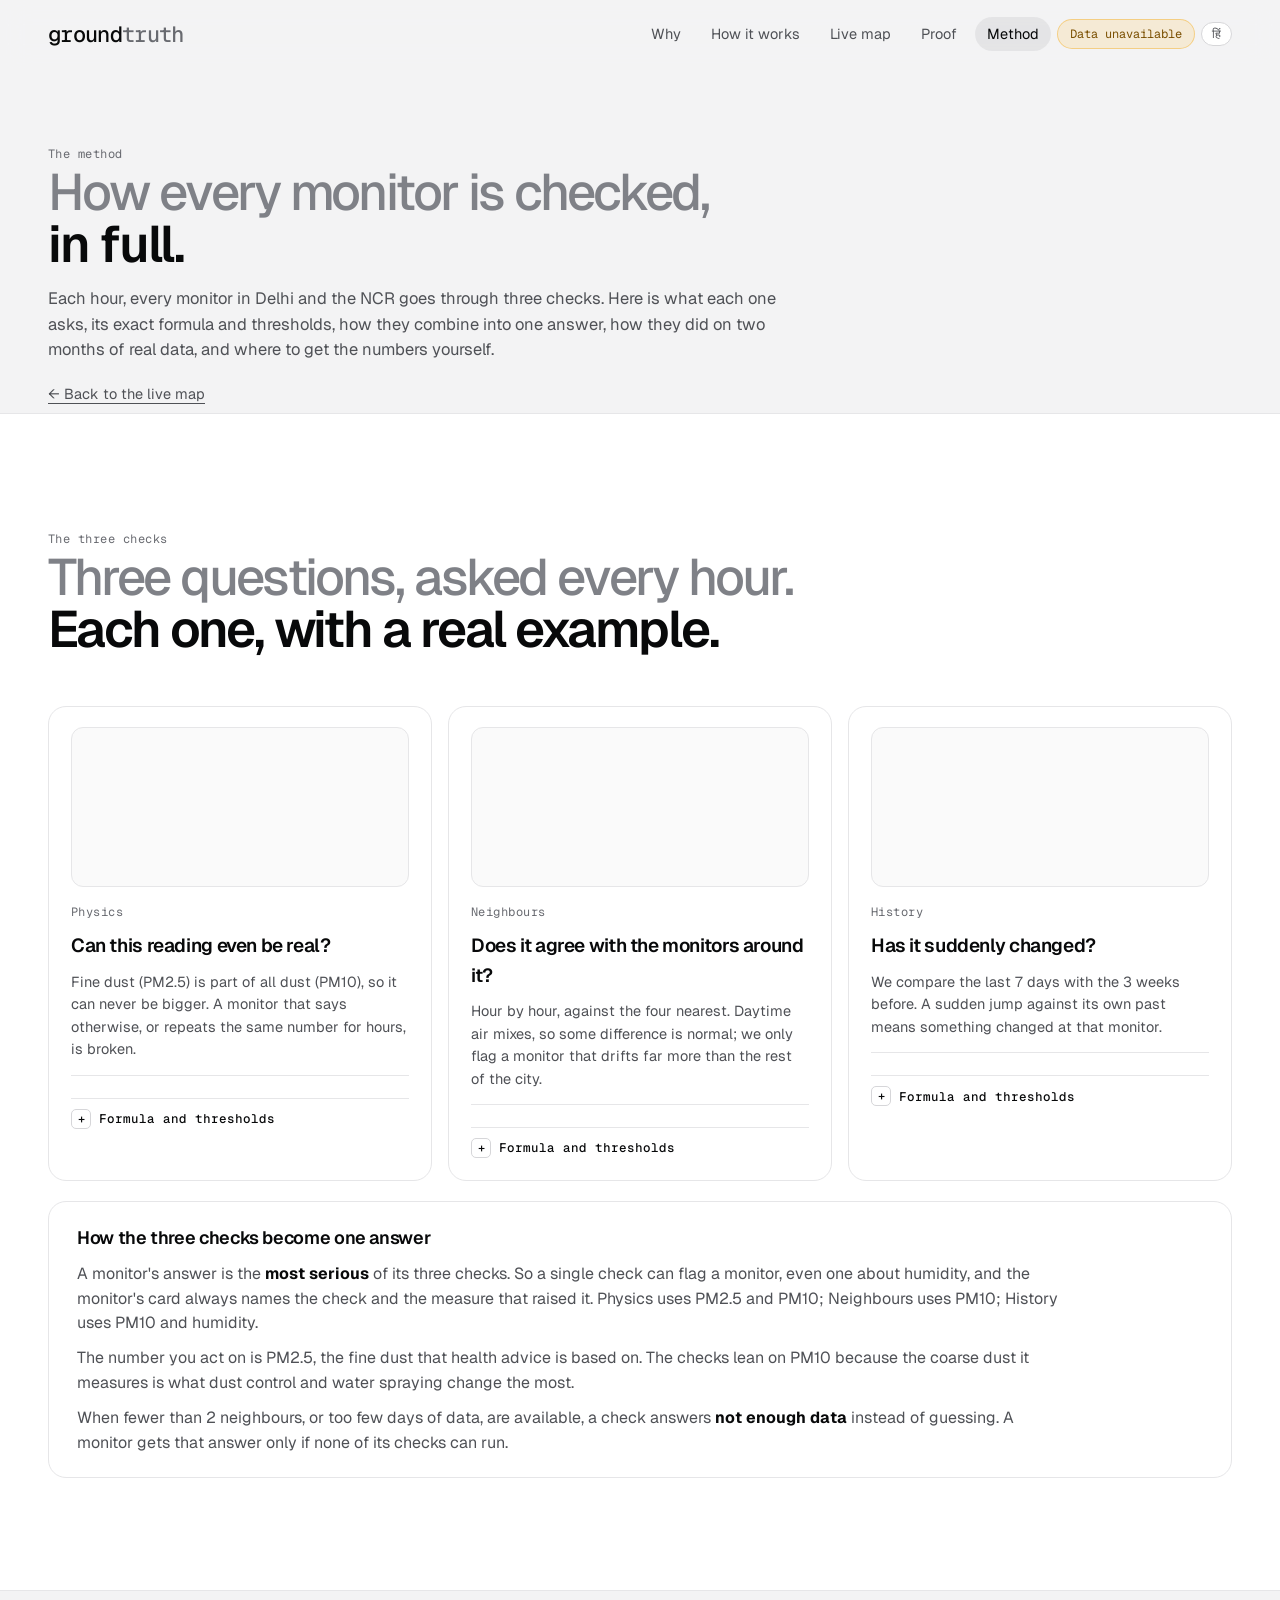
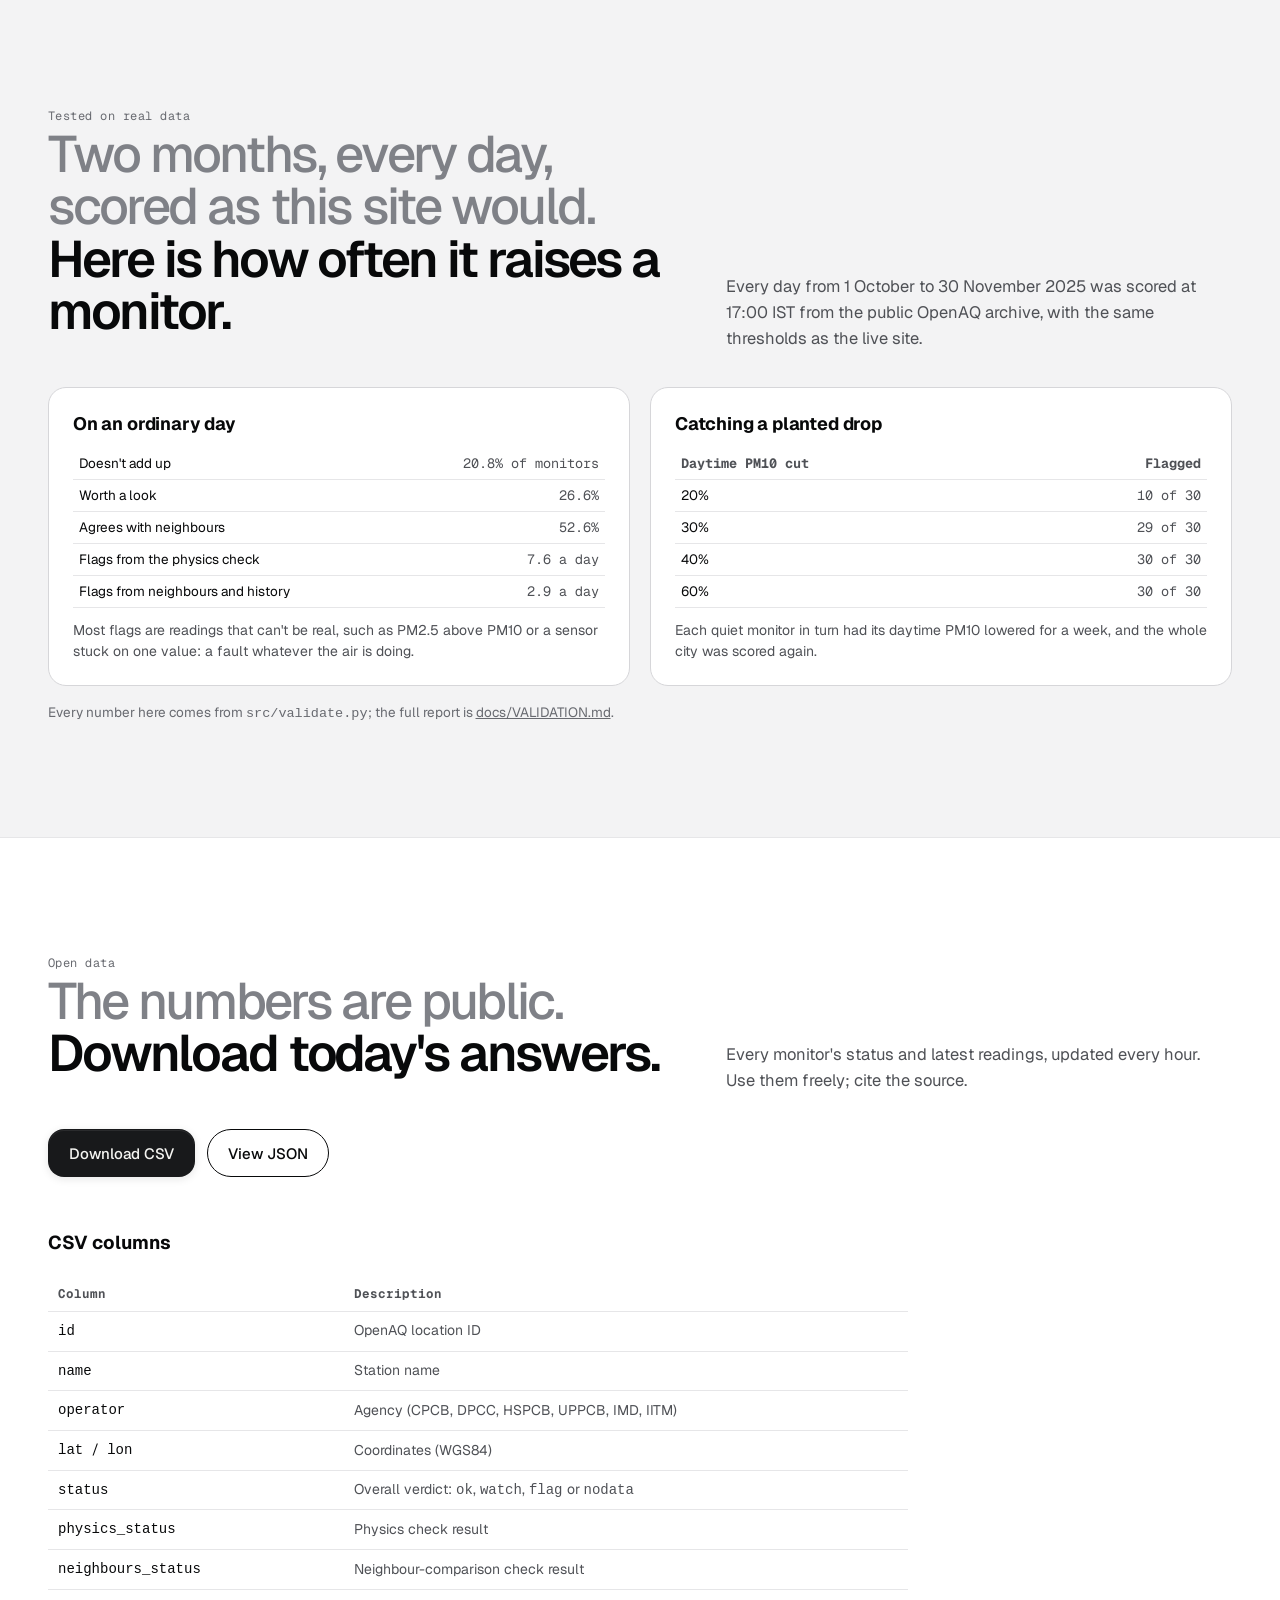
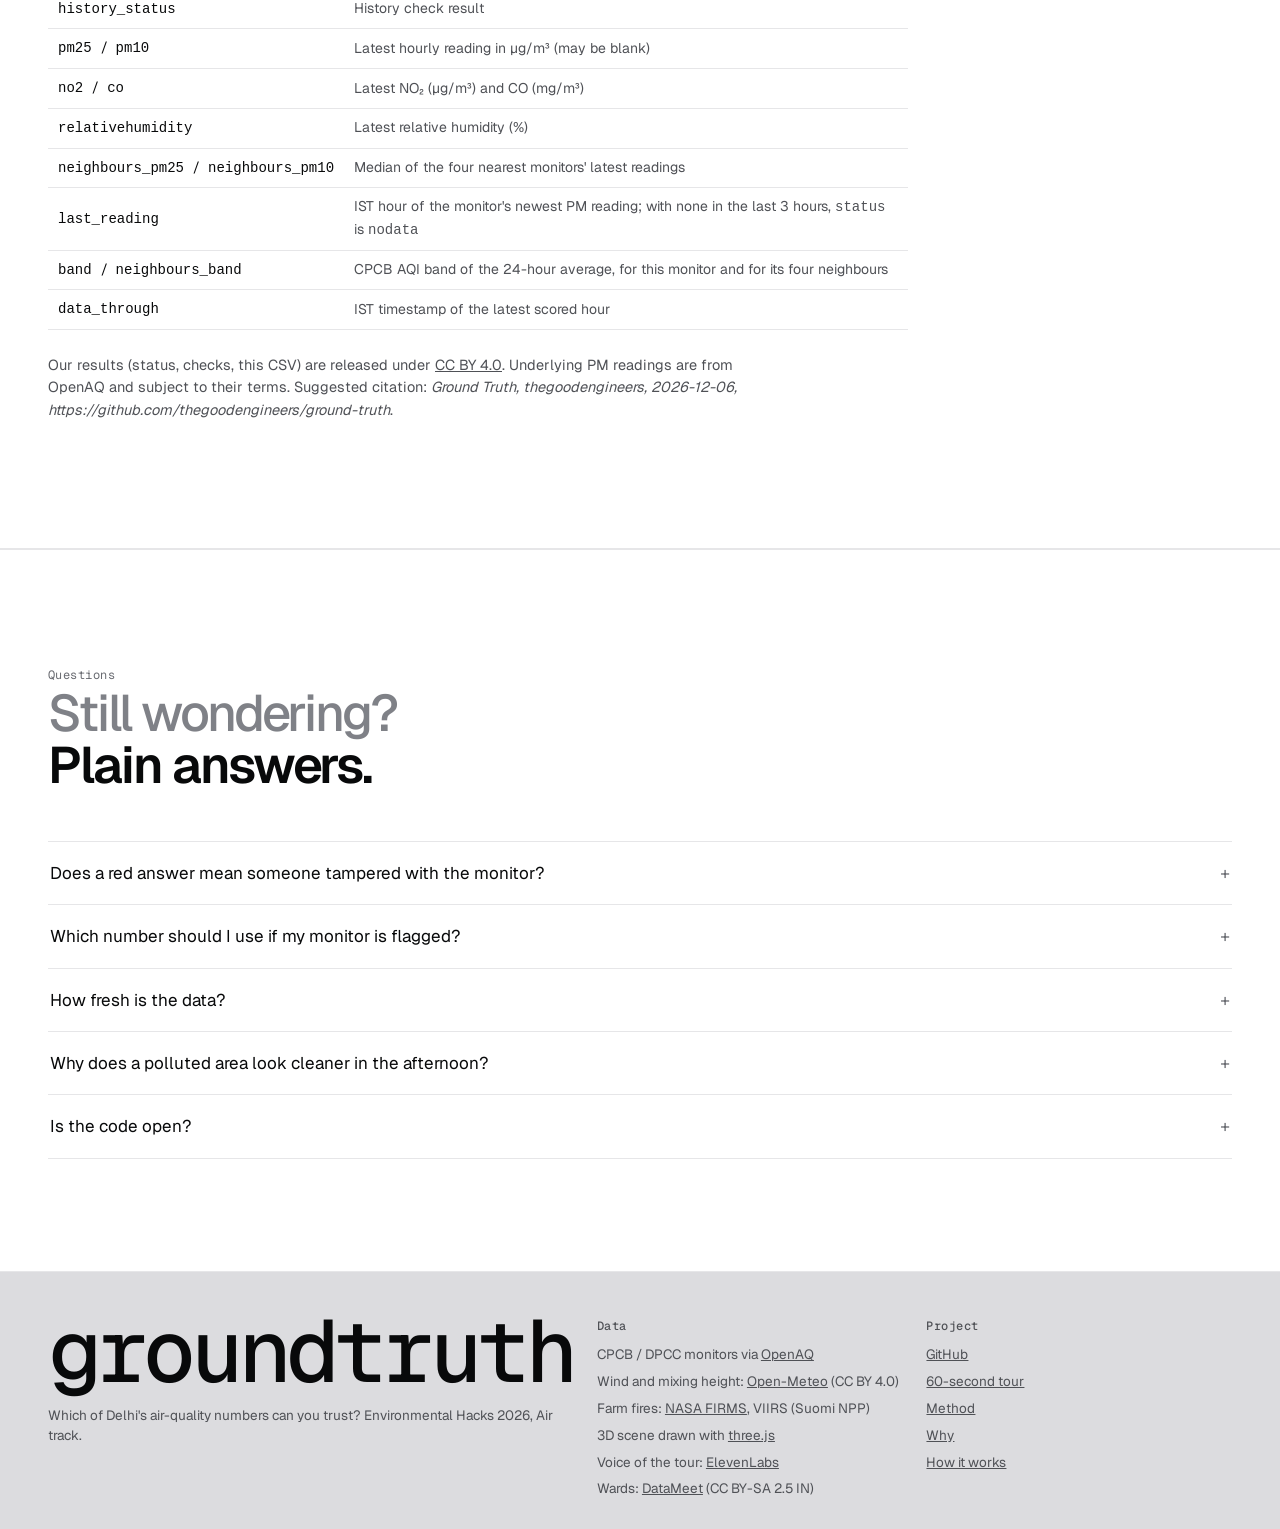
==== commit 7b3f527a: "Accessibility: readable greys, labels screen readers can use, heading order; dates in Hindi An axe a" ====
--- a/site/method.html
+++ b/site/method.html
@@ -282,11 +282,11 @@
       <p>Which of Delhi's air-quality numbers can you trust? Environmental Hacks 2026, Air track.</p>
     </div>
     <div>
-      <h4>Data</h4>
+      <h2>Data</h2>
       <ul><li>CPCB / DPCC monitors via <a href="https://openaq.org">OpenAQ</a></li><li>Wind and mixing height: <a href="https://open-meteo.com">Open-Meteo</a> (CC BY 4.0)</li><li>Farm fires: <a href="https://firms.modaps.eosdis.nasa.gov/">NASA FIRMS</a>, VIIRS (Suomi NPP)</li><li>3D scene drawn with <a href="https://threejs.org">three.js</a></li><li>Voice of the tour: <a href="https://elevenlabs.io">ElevenLabs</a></li><li>Wards: <a href="https://github.com/datameet/Municipal_Spatial_Data">DataMeet</a> (CC BY-SA 2.5 IN)</li></ul>
     </div>
     <div>
-      <h4>Project</h4>
+      <h2>Project</h2>
       <ul><li><a href="https://github.com/thegoodengineers/ground-truth">GitHub</a></li><li><a href="./?demo=1">60-second tour</a></li><li><a href="method.html">Method</a></li><li><a href="./#why">Why</a></li><li><a href="./#story">How it works</a></li></ul>
     </div>
   </div>
--- a/site/theme.css
+++ b/site/theme.css
@@ -12,7 +12,7 @@
   --surface-2: #fafafa; /* inset panels */
   --surface-3: #f0f0f1; /* hover */
   --line: #e6e6e8; --line-2: #d6d6d9;
-  --ink: #08090a; --ink-2: #4f5156; --ink-3: #8b8d93;
+  --ink: #08090a; --ink-2: #4f5156; --ink-3: #686a70; /* 4.9:1 on the page, 5.4:1 on white: readable small text */
   --live: #1f9d5c;
 
   /* station state (dataviz reference status palette); icon + word always */
@@ -55,6 +55,41 @@
 .hero .fires { font-family: var(--mono); font-size: 13px; color: var(--ink-2); margin: 2px 0 0; }
 .hero .fires::before { content: ""; display: inline-block; width: 8px; height: 8px; border-radius: 50%; background: #d8721f; margin-right: 8px; vertical-align: 1px; }
 .advice .smoke { display: block; margin-top: 8px; color: var(--ink-2); }
+
+/* the month strip in a station panel (data/history.json): one cell per day, shape and colour per answer */
+.hist { margin: 14px 0 4px; }
+.hist h3 { font-size: 15px; margin: 0 0 6px; }
+.hist .csub { margin: 0 0 8px; }
+.hstrip { display: grid; grid-template-columns: repeat(28, 1fr); gap: 3px; }
+.hstrip i { display: block; aspect-ratio: 1; border-radius: 3px; background: var(--nodata-tint); border: 1px dashed var(--nodata); box-sizing: border-box; }
+.hstrip i.ok { background: var(--ok); border: 0; }
+.hstrip i.watch { background: var(--watch); border: 0; clip-path: polygon(50% 0, 100% 100%, 0 100%); border-radius: 0; }
+.hstrip i.flag { background: var(--flag); border: 0; clip-path: polygon(50% 0, 100% 50%, 50% 100%, 0 50%); border-radius: 0; }
+.hstrip i.today { outline: 2px solid var(--ink); outline-offset: 1px; }
+.hist .hsum { font-family: var(--mono); font-size: 12px; color: var(--ink-2); margin: 8px 0 0; }
+.hist .hdates { display: flex; justify-content: space-between; font-family: var(--mono); font-size: 11px; color: var(--ink-3); margin-top: 4px; }
+/* since yesterday, under the live map's intro */
+.sec .changes { font-family: var(--mono); font-size: 13px; color: var(--ink-2); margin: 10px 0 0; line-height: 1.7; }
+.sec .changes button { font: inherit; background: var(--surface); border: 1px solid var(--line-2); border-radius: 999px; padding: 1px 9px; margin: 0 4px 2px 0; cursor: pointer; }
+.sec .changes button:hover { background: var(--surface-3); }
+.sec .changes .arrow { color: var(--ink-3); }
+
+/* "find the monitor near me": the hero asks the browser for a position, once, on a click */
+.hero .near-btn { background: none; border: 0; padding: 0; cursor: pointer; font: inherit; }
+.hero .near-line { font-family: var(--mono); font-size: 13px; color: var(--ink-2); margin: 6px 0 0; }
+.hero .near-line b { color: var(--ink); font-weight: 500; }
+
+/* the copy box: the link or the embed code in a textarea when the clipboard is not allowed */
+.copybox { margin: 8px 0 4px; } .copybox .label { display: block; margin-bottom: 4px; }
+.copybox textarea { width: 100%; font: 12px/1.4 var(--mono); color: var(--ink); background: var(--surface-2); border: 1px solid var(--line-2); border-radius: 8px; padding: 6px 8px; resize: vertical; }
+
+/* the month, city-wide, under the proof */
+.month { margin-top: 28px; }
+.month-head { display: flex; justify-content: space-between; gap: 16px; align-items: flex-start; flex-wrap: wrap; margin-bottom: 8px; }
+.month-head h3 { margin: 0 0 4px; font-size: 17px; }
+.feed-link { font-family: var(--mono); font-size: 12px; color: var(--ink-2); white-space: nowrap; border: 1px solid var(--line-2); border-radius: 999px; padding: 4px 10px; text-decoration: none; }
+.feed-link:hover { background: var(--surface-3); }
+.feed-link::before { content: "◉ "; color: #d8721f; }
 
 /* ---------- nav ---------- */
 .nav { position: sticky; top: env(safe-area-inset-top, 0px); z-index: 1500; backdrop-filter: blur(14px); -webkit-backdrop-filter: blur(14px); background: color-mix(in srgb, var(--bg) 75%, transparent); border-bottom: 1px solid transparent; }
@@ -93,7 +128,7 @@
 .scene svg { width: 100%; height: 100%; display: block; }
 .hero .copy { text-align: center; display: grid; justify-items: center; gap: 22px; }
 .hero h1 { margin: 0; font-weight: 600; letter-spacing: -.045em; line-height: .98; font-size: clamp(36px, 5.6vw, 78px); max-width: 21ch; text-wrap: balance; }
-.hero h1 .dim { display: block; color: #8a8c91; font-weight: 500; font-size: .74em; letter-spacing: -.04em; margin-bottom: 6px; }
+.hero h1 .dim { display: block; color: #7f8187; font-weight: 500; font-size: .74em; letter-spacing: -.04em; margin-bottom: 6px; }
 .hero .lede { margin: 0; font-size: clamp(16px, 1.5vw, 18.5px); color: var(--ink-2); max-width: 54ch; }
 .hero .cta { display: flex; flex-direction: column; gap: 12px; flex-wrap: wrap; justify-content: center; align-items: center; margin-top: 6px; width: 100%; }
 
@@ -111,7 +146,7 @@
 /* example card, overlapping the bottom of the hero */
 .example { position: relative; z-index: 2; margin: -110px auto 0; width: min(560px, calc(100% - 32px)); background: rgba(255, 255, 255, .82); backdrop-filter: blur(16px); -webkit-backdrop-filter: blur(16px); border: 1px solid rgba(255, 255, 255, .95); border-radius: var(--r); padding: 18px 20px; box-shadow: var(--shadow-lg); display: grid; grid-template-columns: 1fr auto; gap: 6px 16px; align-items: center; }
 .example .label { grid-column: 1 / -1; }
-.example h3 { margin: 0; font-size: 20px; letter-spacing: -.02em; font-weight: 600; }
+.example h2 { margin: 0; font-size: 20px; letter-spacing: -.02em; font-weight: 600; }
 .example .nums { font: 500 15px var(--mono); color: var(--ink-2); grid-column: 1 / -1; }
 .example .nums b { color: var(--ink); font-weight: 600; }
 .example button { grid-column: 1 / -1; justify-self: start; margin-top: 6px; height: 40px; border-radius: 12px; font-size: 14px; }
@@ -128,7 +163,7 @@
 .sec { padding: clamp(64px, 9vw, 112px) 0; }
 .sec.alt { background: var(--surface); border-top: 1px solid var(--line); border-bottom: 1px solid var(--line); }
 .h2 { margin: 0 0 14px; font-weight: 600; letter-spacing: -.04em; line-height: 1.02; font-size: clamp(30px, 4vw, 52px); }
-.h2 .dim { display: block; color: #9a9ca1; font-weight: 500; }
+.h2 .dim { display: block; color: #7f8187; font-weight: 500; } /* 3.5:1, above the 3:1 large text needs */
 .sub { color: var(--ink-2); max-width: 56ch; margin: 0; font-size: 16.5px; }
 .sec-head { display: grid; grid-template-columns: minmax(0, 1fr) auto; gap: 24px; align-items: end; margin-bottom: 36px; }
 .sec-head .sub { max-width: 46ch; }
@@ -249,13 +284,13 @@
 /* closing fog + footer */
 .closing { position: relative; isolation: isolate; text-align: center; padding: clamp(80px, 11vw, 140px) 0 0; background: linear-gradient(180deg, var(--bg) 0%, #ececee 55%, #dcdcdf 100%); overflow: hidden; border-top: 1px solid var(--line); }
 .closing h2 { margin: 0 auto 14px; font-size: clamp(32px, 5vw, 64px); letter-spacing: -.045em; line-height: 1; font-weight: 600; max-width: 18ch; }
-.closing h2 .dim { display: block; color: #8a8c91; font-weight: 500; }
+.closing h2 .dim { display: block; color: #7f8187; font-weight: 500; }
 .closing p { color: var(--ink-2); margin: 0 auto 26px; }
 .closing .scene { height: 260px; margin-top: 40px; }
 footer { background: #dcdcdf; color: var(--ink-2); font-size: 13.5px; }
 footer .wrap { display: grid; grid-template-columns: 1.4fr 1fr 1fr; gap: 24px; padding-top: 40px; padding-bottom: 48px; }
 footer .big { font: 500 clamp(40px, 7vw, 88px)/.9 var(--mono); letter-spacing: -.06em; color: var(--ink); margin: 0 0 10px; }
-footer h4 { font: 500 12px var(--mono); color: var(--ink-3); margin: 6px 0 10px; letter-spacing: .04em; }
+footer h2 { font: 500 12px var(--mono); color: var(--ink-2); margin: 6px 0 10px; letter-spacing: .04em; }
 footer ul { list-style: none; margin: 0; padding: 0; display: grid; gap: 6px; }
 
 /* ---------- story: the 10-second explainer ---------- */
@@ -357,7 +392,7 @@
 .monitor-table th { position: sticky; top: 0; z-index: 1; background: var(--surface-2); border-bottom: 1px solid var(--line-2); text-align: left; padding: 0; }
 .sort-btn { display: block; width: 100%; padding: 10px 12px; border: 0; background: none; text-align: left; font: 500 12px var(--mono); letter-spacing: .02em; color: var(--ink-3); cursor: pointer; white-space: nowrap; }
 .sort-btn small { font-size: 11px; }
-.sort-btn:hover, .sort-btn[aria-sort="ascending"], .sort-btn[aria-sort="descending"] { color: var(--ink); }
+.sort-btn:hover, th[aria-sort="ascending"] .sort-btn, th[aria-sort="descending"] .sort-btn { color: var(--ink); }
 .monitor-table td { padding: 9px 12px; border-bottom: 1px solid var(--line); vertical-align: middle; }
 .monitor-table td.mono { font-variant-numeric: tabular-nums; }
 .monitor-table tbody tr:hover { background: var(--surface-2); }
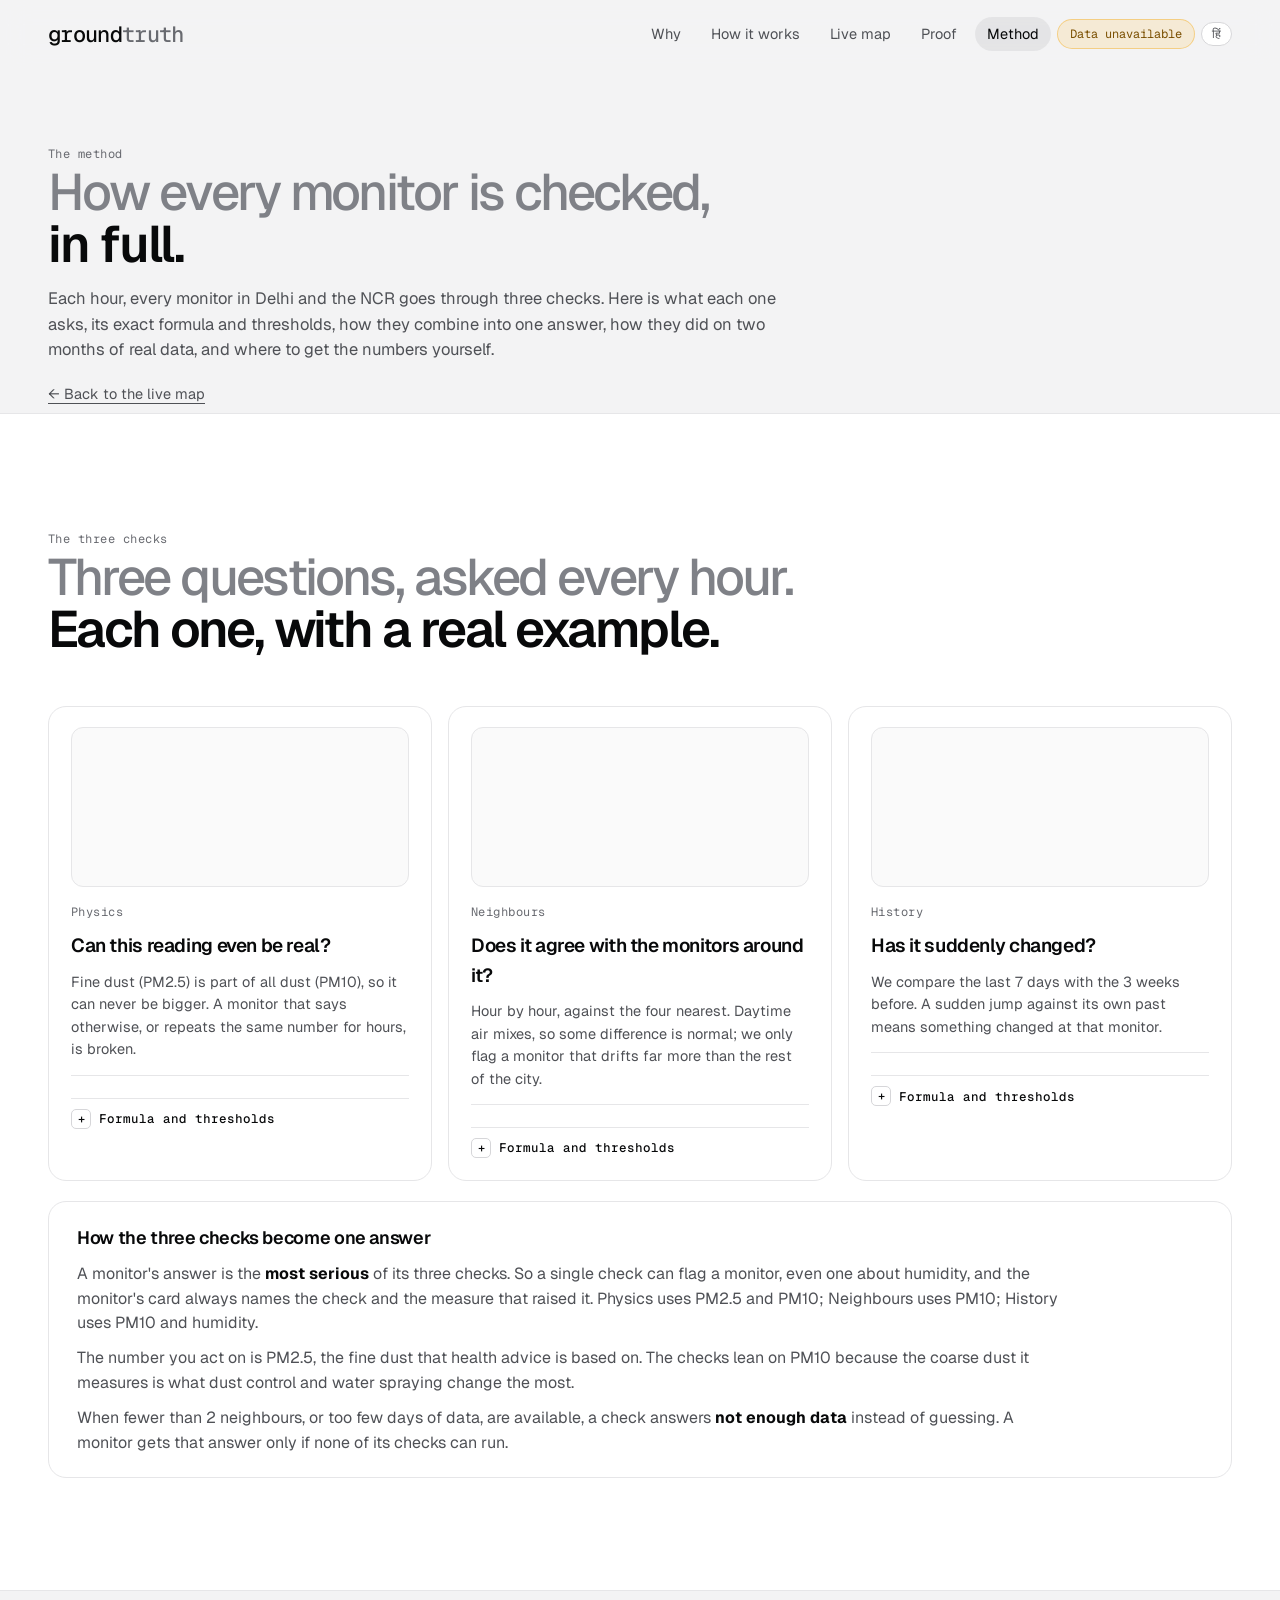
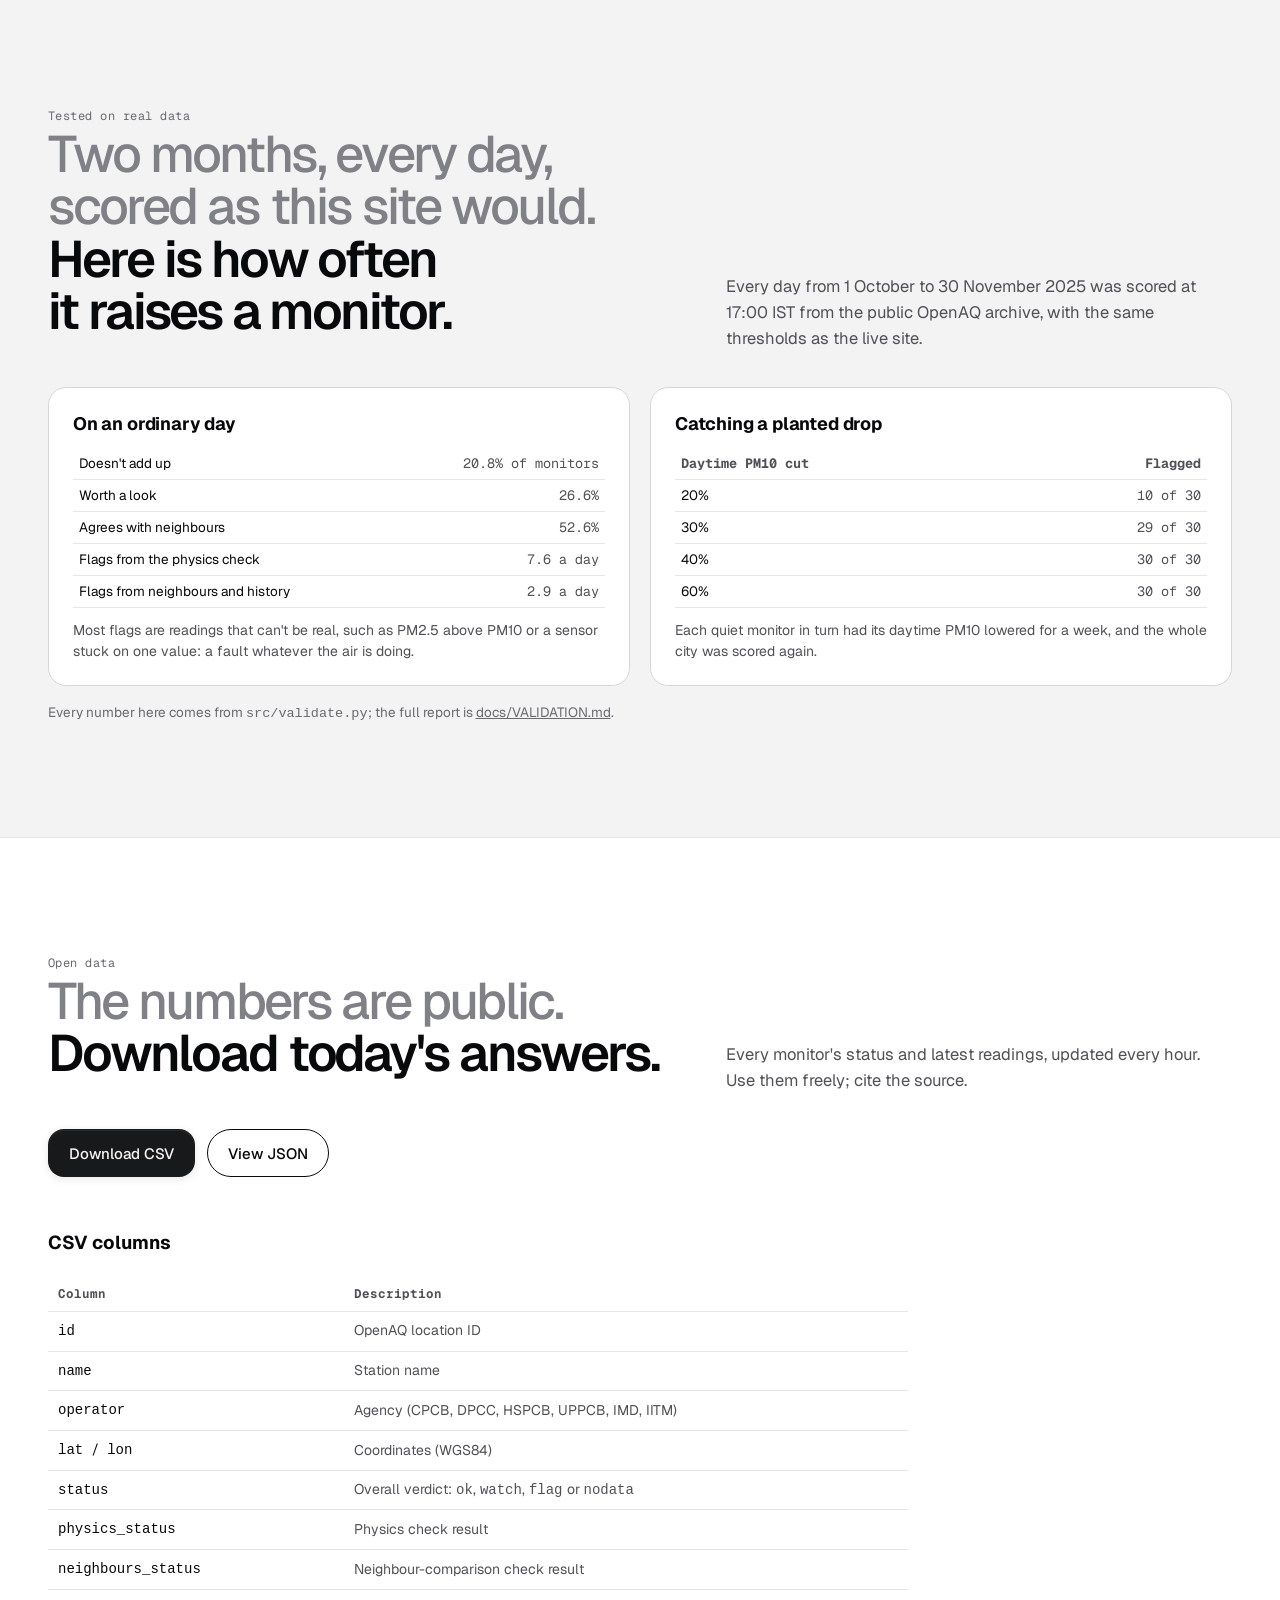
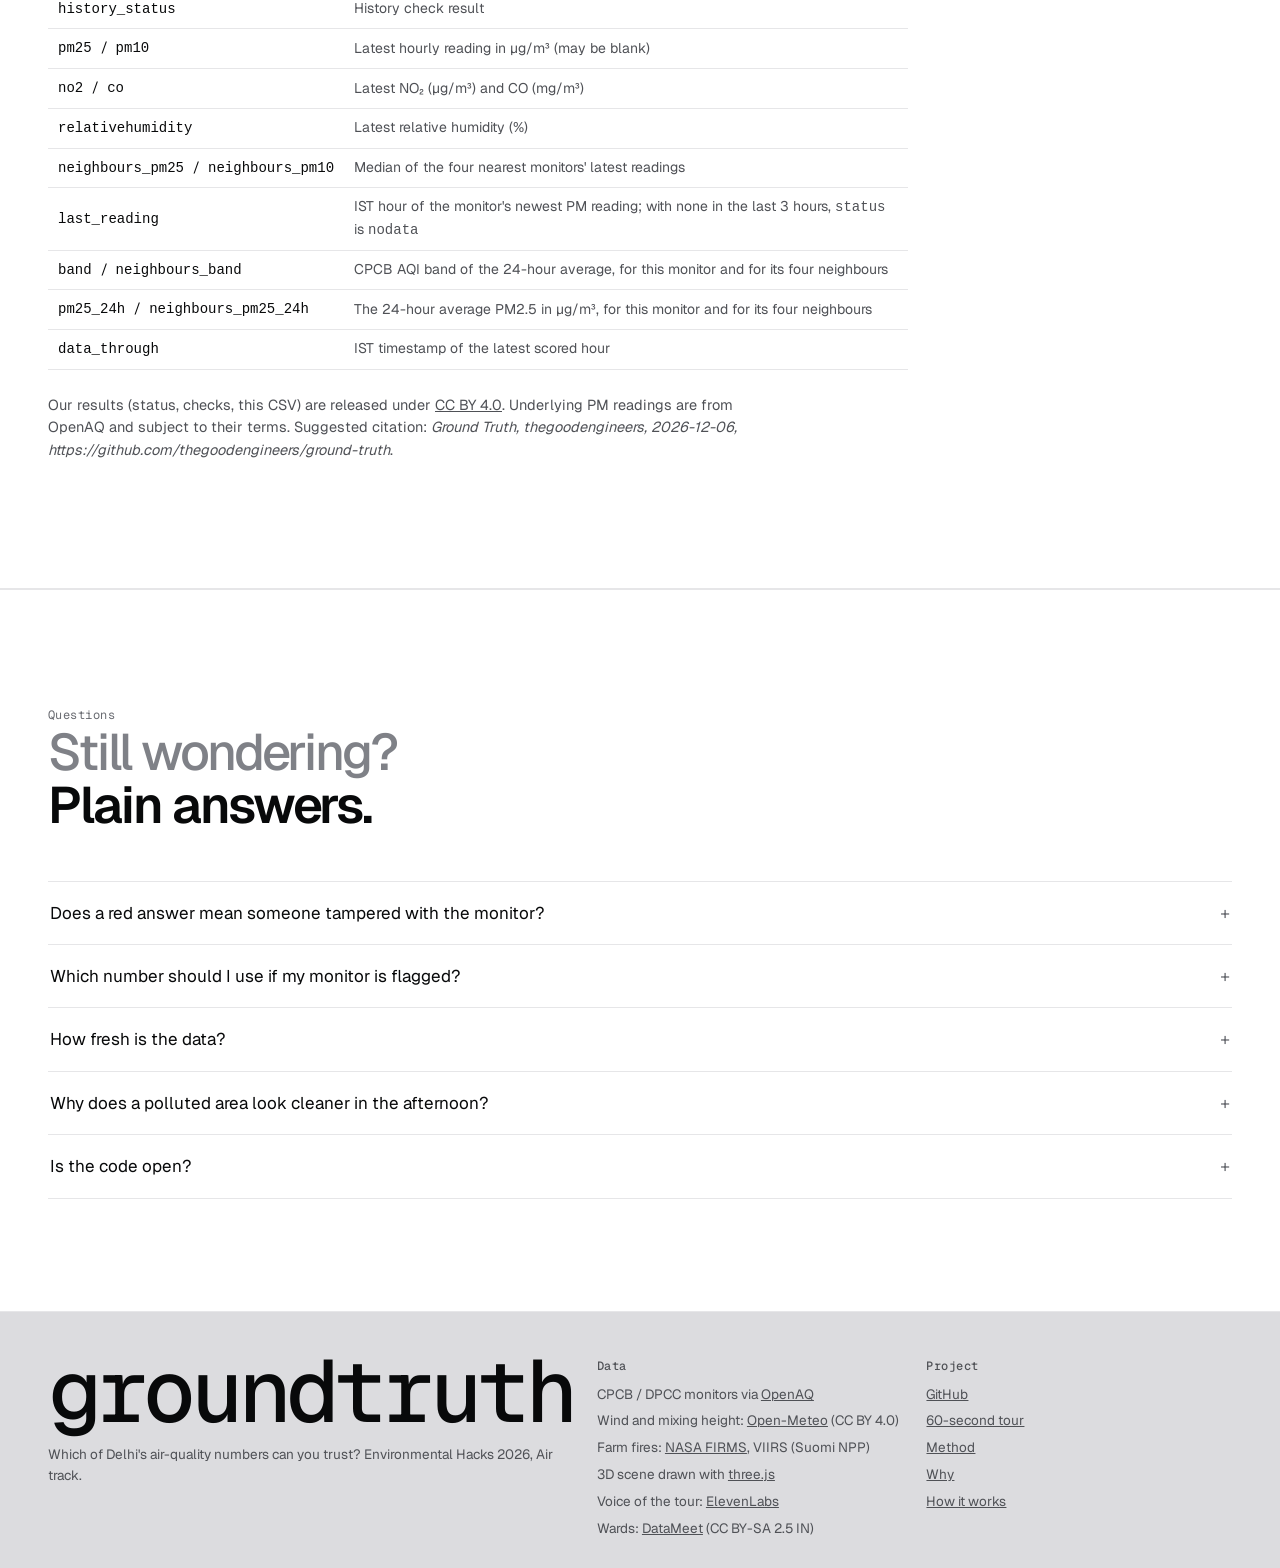
==== commit 459e00f3: "Fix these first, and the air in cigarettes - A maintenance list for DPCC and CPCB: the monitors that" ====
--- a/site/method.html
+++ b/site/method.html
@@ -253,6 +253,7 @@
             <tr><td><code>neighbours_pm25</code> / <code>neighbours_pm10</code></td><td>Median of the four nearest monitors' latest readings</td></tr>
             <tr><td><code>last_reading</code></td><td>IST hour of the monitor's newest PM reading; with none in the last 3 hours, <code>status</code> is <code>nodata</code></td></tr>
             <tr><td><code>band</code> / <code>neighbours_band</code></td><td>CPCB AQI band of the 24-hour average, for this monitor and for its four neighbours</td></tr>
+            <tr><td><code>pm25_24h</code> / <code>neighbours_pm25_24h</code></td><td>The 24-hour average PM2.5 in µg/m³, for this monitor and for its four neighbours</td></tr>
             <tr><td><code>data_through</code></td><td>IST timestamp of the latest scored hour</td></tr>
           </tbody>
         </table>
--- a/site/theme.css
+++ b/site/theme.css
@@ -52,6 +52,7 @@
 .hero .weather { font-family: var(--mono); font-size: 13px; color: var(--ink-2); margin: 4px 0 0; }
 .hero .weather::before { content: "\2191"; display: inline-block; margin-right: 6px; transform: rotate(var(--wind, 0deg)); transition: transform .6s var(--ease); }
 .hero .feednote { font-family: var(--mono); font-size: 13px; color: var(--watch-ink); margin: 2px 0 0; max-width: 70ch; justify-self: center; text-align: center; }
+.hero .feednote a { color: inherit; text-decoration: underline; text-underline-offset: 2px; white-space: nowrap; }
 .hero .fires { font-family: var(--mono); font-size: 13px; color: var(--ink-2); margin: 2px 0 0; }
 .hero .fires::before { content: ""; display: inline-block; width: 8px; height: 8px; border-radius: 50%; background: #d8721f; margin-right: 8px; vertical-align: 1px; }
 .advice .smoke { display: block; margin-top: 8px; color: var(--ink-2); }
@@ -66,13 +67,23 @@
 .hstrip i.watch { background: var(--watch); border: 0; clip-path: polygon(50% 0, 100% 100%, 0 100%); border-radius: 0; }
 .hstrip i.flag { background: var(--flag); border: 0; clip-path: polygon(50% 0, 100% 50%, 50% 100%, 0 50%); border-radius: 0; }
 .hstrip i.today { outline: 2px solid var(--ink); outline-offset: 1px; }
+.fixlist { list-style: none; margin: 0; padding: 0; display: grid; grid-template-columns: repeat(auto-fill, minmax(320px, 1fr)); gap: 14px; }
+.fixlist li { background: var(--surface); border: 1px solid var(--line); border-radius: var(--r-sm); padding: 16px 18px; display: grid; grid-template-columns: auto 1fr; gap: 8px 12px; align-items: center; box-shadow: var(--shadow); }
+.fixlist .hstrip, .fixlist .fix-why { grid-column: 1 / -1; }
+.fix-rank { font: 500 13px var(--mono); width: 26px; height: 26px; border-radius: 50%; display: grid; place-items: center; background: var(--surface-3); color: var(--ink); }
+.fix-name { font: 600 16px var(--sans); color: var(--ink); background: none; border: 0; padding: 0; text-align: left; cursor: pointer; letter-spacing: -.01em; }
+.fix-name:hover { text-decoration: underline; }
+.fix-why { margin: 0; font-size: 13.5px; color: var(--ink-2); }
+.fix-why b { color: var(--flag-ink); font-weight: 600; }
 .hist .hsum { font-family: var(--mono); font-size: 12px; color: var(--ink-2); margin: 8px 0 0; }
 .hist .hdates { display: flex; justify-content: space-between; font-family: var(--mono); font-size: 11px; color: var(--ink-3); margin-top: 4px; }
 /* since yesterday, under the live map's intro */
 .sec .changes { font-family: var(--mono); font-size: 13px; color: var(--ink-2); margin: 10px 0 0; line-height: 1.7; }
-.sec .changes button { font: inherit; background: var(--surface); border: 1px solid var(--line-2); border-radius: 999px; padding: 1px 9px; margin: 0 4px 2px 0; cursor: pointer; }
+.sec .changes button { font: inherit; background: var(--surface); border: 1px solid var(--line-2); border-radius: 999px; padding: 1px 9px; margin: 0 4px 2px 0; cursor: pointer; display: inline-block; max-width: 100%; text-align: left; }
 .sec .changes button:hover { background: var(--surface-3); }
 .sec .changes .arrow { color: var(--ink-3); }
+@media (max-width: 600px) { .sec .changes { font-size: 12px; } }
+.sec .changes button .ico { width: 11px; height: 11px; margin-right: 5px; vertical-align: -1px; }
 
 /* "find the monitor near me": the hero asks the browser for a position, once, on a click */
 .hero .near-btn { background: none; border: 0; padding: 0; cursor: pointer; font: inherit; }
@@ -146,6 +157,7 @@
 /* example card, overlapping the bottom of the hero */
 .example { position: relative; z-index: 2; margin: -110px auto 0; width: min(560px, calc(100% - 32px)); background: rgba(255, 255, 255, .82); backdrop-filter: blur(16px); -webkit-backdrop-filter: blur(16px); border: 1px solid rgba(255, 255, 255, .95); border-radius: var(--r); padding: 18px 20px; box-shadow: var(--shadow-lg); display: grid; grid-template-columns: 1fr auto; gap: 6px 16px; align-items: center; }
 .example .label { grid-column: 1 / -1; }
+.example .todo { grid-column: 1 / -1; margin: 0; }
 .example h2 { margin: 0; font-size: 20px; letter-spacing: -.02em; font-weight: 600; }
 .example .nums { font: 500 15px var(--mono); color: var(--ink-2); grid-column: 1 / -1; }
 .example .nums b { color: var(--ink); font-weight: 600; }
@@ -163,10 +175,13 @@
 .sec { padding: clamp(64px, 9vw, 112px) 0; }
 .sec.alt { background: var(--surface); border-top: 1px solid var(--line); border-bottom: 1px solid var(--line); }
 .h2 { margin: 0 0 14px; font-weight: 600; letter-spacing: -.04em; line-height: 1.02; font-size: clamp(30px, 4vw, 52px); }
+.h2, .h2 .dim { text-wrap: balance; }
 .h2 .dim { display: block; color: #7f8187; font-weight: 500; } /* 3.5:1, above the 3:1 large text needs */
 .sub { color: var(--ink-2); max-width: 56ch; margin: 0; font-size: 16.5px; }
 .sec-head { display: grid; grid-template-columns: minmax(0, 1fr) auto; gap: 24px; align-items: end; margin-bottom: 36px; }
 .sec-head .sub { max-width: 46ch; }
+.sec-head.wide { grid-template-columns: 1fr; }
+.sec-head.wide .h2 { max-width: 24ch; }
 
 /* product window */
 .window { border-radius: 22px; background: var(--surface); border: 1px solid var(--line-2); box-shadow: var(--shadow-lg); overflow: hidden; }
@@ -195,6 +210,11 @@
 .aqi { margin: 14px 0 0; padding: 13px 15px; border-radius: var(--r-sm); border: 1px solid var(--line-2); background: var(--surface-2); }
 .aqi b { display: block; font-size: 22px; letter-spacing: -.02em; font-weight: 600; margin: 2px 0; }
 .aqi p { margin: 0; font-size: 14.5px; color: var(--ink-2); }
+.aqi .cigs { margin-top: 10px; padding-top: 10px; border-top: 1px dashed var(--line-2); font-size: 13.5px; }
+.aqi .cigs a { color: var(--ink-3); white-space: nowrap; }
+.cig-row { display: flex; flex-wrap: wrap; gap: 3px; margin-bottom: 6px; align-items: center; }
+.cig-row svg { width: 24px; height: 8px; }
+.cig-row i { font: 12px var(--mono); font-style: normal; color: var(--ink-3); }
 .advice { margin: 12px 0 20px; padding: 13px 15px; border-radius: var(--r-sm); font-size: 14.5px; line-height: 1.5; border: 1px solid; }
 .advice b { font-weight: 600; }
 .advice.ok { background: var(--ok-tint); border-color: var(--ok-line); color: #12401a; }
@@ -371,6 +391,8 @@
 .pipe .pipe-k { font: 11.5px var(--mono); color: var(--ink-3); letter-spacing: .04em; }
 .pipe b { font-weight: 600; font-size: 15.5px; }
 .pipe span { color: var(--ink-2); font-size: 13.5px; }
+.aws-ops { margin: 28px 0 0; max-width: 72ch; color: var(--ink-2); font-size: 14.5px; line-height: 1.6; }
+.aws-ops b { color: var(--ink); font-weight: 600; }
 
 /* 3D map */
 .mapcol { overflow: hidden; }
@@ -399,7 +421,8 @@
 .list-open { padding: 0; border: 0; background: none; font: 500 14px var(--sans); color: var(--ink); text-align: left; cursor: pointer; }
 .list-open:hover { text-decoration: underline; text-underline-offset: 3px; }
 /* the panel's copy-link button, in the site's pill style */
-.share-btn { margin-left: 8px; height: 28px; padding: 0 12px; border-radius: 999px; border: 1px solid var(--line-2); background: var(--surface); font: 500 12.5px var(--sans); color: var(--ink-2); cursor: pointer; vertical-align: middle; }
+.meta:has(.share-btn) { display: flex; flex-wrap: wrap; align-items: center; gap: 6px 8px; }
+.share-btn { height: 28px; padding: 0 12px; border-radius: 999px; border: 1px solid var(--line-2); background: var(--surface); font: 500 12.5px var(--sans); color: var(--ink-2); cursor: pointer; vertical-align: middle; }
 .share-btn:hover { color: var(--ink); border-color: var(--ink); }
 /* the panel title takes focus when a monitor is opened (for screen readers); no box drawn around it */
 .panel h2:focus { outline: none; }
@@ -564,7 +587,7 @@
 @media (max-width: 640px) { .morning ol { grid-template-columns: 1fr; } }
 
 /* ---------- every monitor, by area ---------- */
-.roster { margin-top: 20px; background: var(--surface); border: 1px solid var(--line); border-radius: var(--r); padding: 20px clamp(16px, 2.4vw, 26px) 24px; display: grid; gap: 16px; }
+.roster { margin-top: 20px; background: var(--surface); border: 1px solid var(--line); border-radius: var(--r); padding: 20px clamp(16px, 2.4vw, 26px) 24px; display: grid; grid-template-columns: minmax(0, 1fr); gap: 16px; }
 .roster-head { display: flex; flex-wrap: wrap; gap: 12px 20px; align-items: center; justify-content: space-between; }
 .roster-head h3 { margin: 0; font-size: 18px; letter-spacing: -.02em; font-weight: 600; }
 .roster-search { position: relative; width: 340px; max-width: 100%; }
@@ -610,6 +633,7 @@
 .sp-tag.me.low b { color: #2f6fa8; }
 .sp-flag { margin-top: 5px; }
 .spray-stage.nogl .sp-tag { display: none; }
+@media (max-width: 600px) { .sp-tag { padding: 6px 9px 7px; } .sp-tag .who { font-size: 10px; } .sp-tag b { font-size: 21px; } }
 .sp-toggle { margin-left: auto; font: 12px var(--mono); color: var(--ink-2); background: var(--surface); border: 1px solid var(--line-2); border-radius: 8px; padding: 4px 10px; cursor: pointer; }
 .sp-toggle:hover { border-color: var(--ink-3); color: var(--ink); }
 .sp-foot { display: flex; align-items: center; justify-content: space-between; gap: 12px 20px; flex-wrap: wrap; padding: 14px 18px; border-top: 1px solid var(--line); background: var(--surface); }
@@ -627,6 +651,7 @@
 table.field-table td { text-align: left; font-family: var(--sans); font-size: 14px; padding: 8px 10px; }
 table.field-table td:first-child { font-family: var(--mono); white-space: nowrap; color: var(--ink); }
 table.field-table th { text-align: left; padding: 8px 10px; }
+@media (max-width: 600px) { table.field-table td, table.field-table th { padding: 7px 6px; } }
 .data-licence { max-width: 72ch; color: var(--ink-2); font-size: 14.5px; margin-top: 24px; }
 
 /* the nav also carries the language button: drop the Live pill, then the text links, before anything overflows */
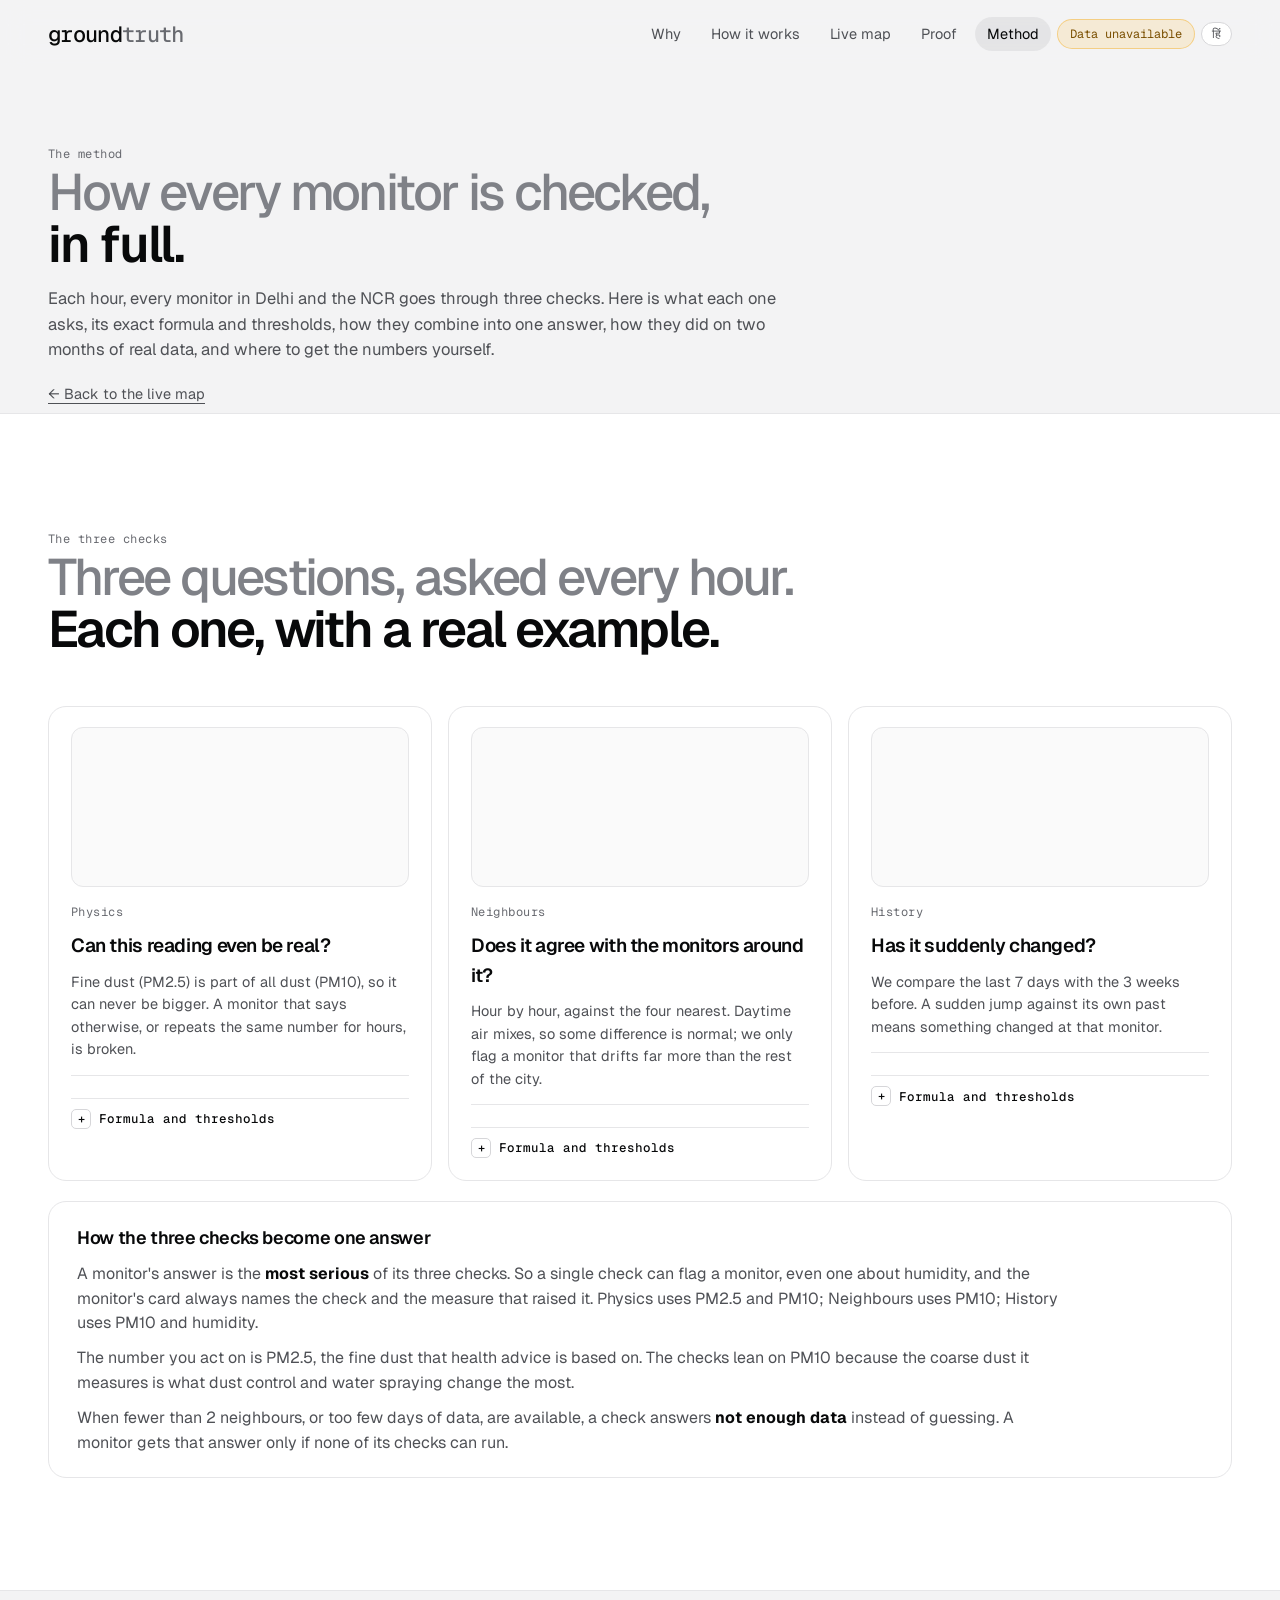
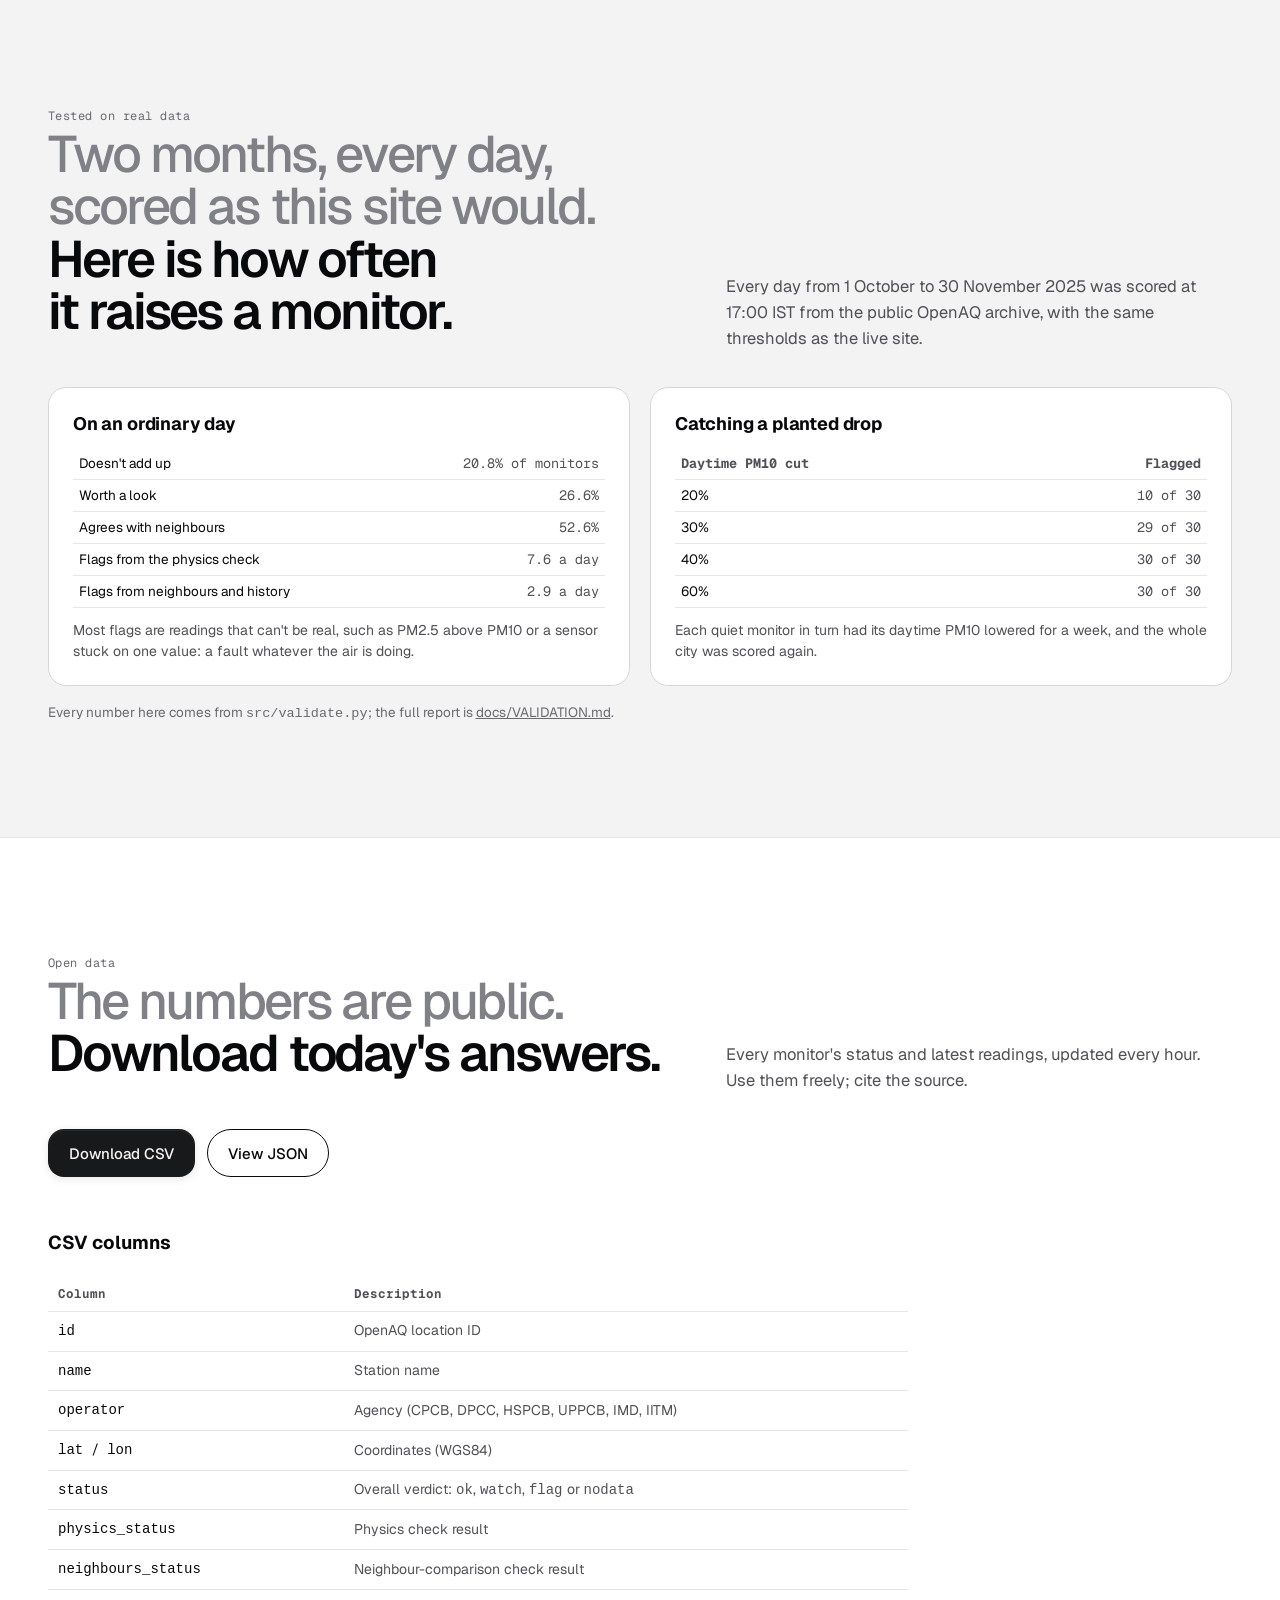
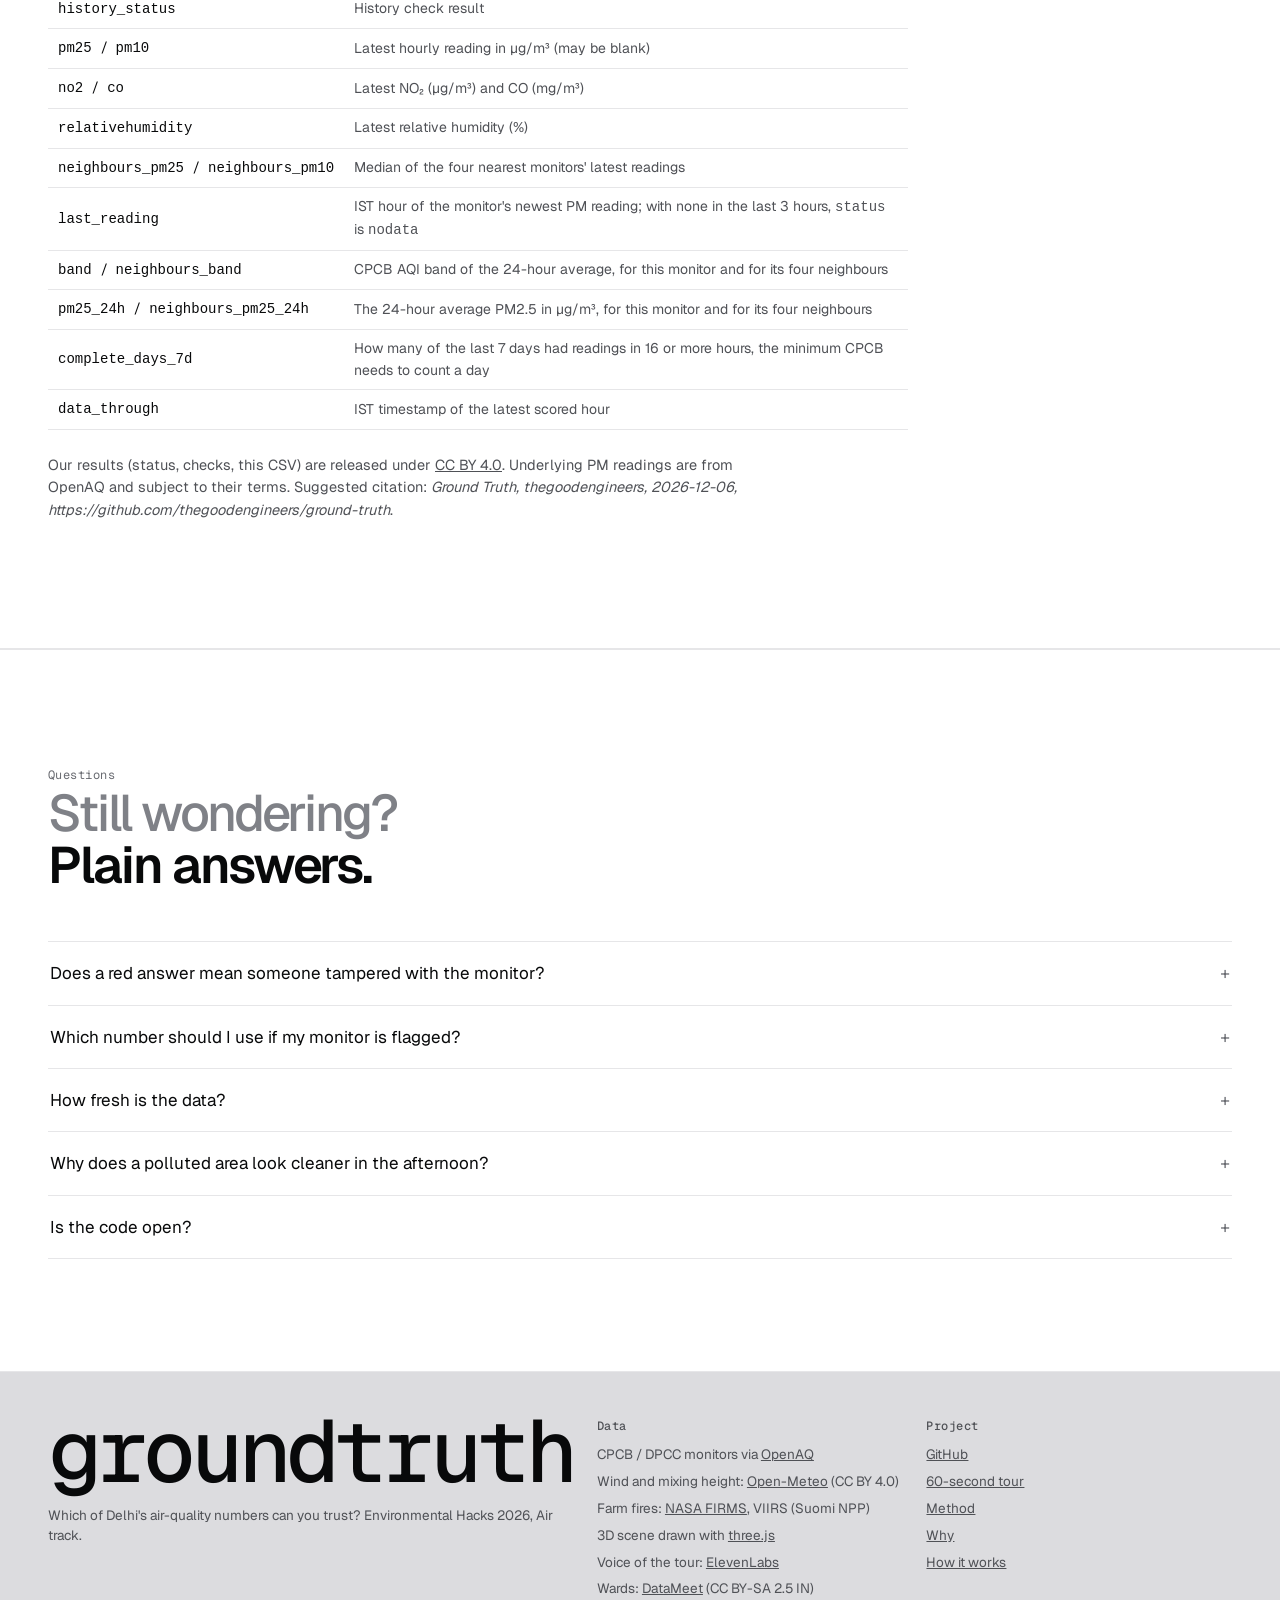
==== commit 5adae7cb: "Delhi's air from the monitors that add up, against WHO's guideline; complete days by CPCB's rule - H" ====
--- a/site/method.html
+++ b/site/method.html
@@ -254,6 +254,7 @@
             <tr><td><code>last_reading</code></td><td>IST hour of the monitor's newest PM reading; with none in the last 3 hours, <code>status</code> is <code>nodata</code></td></tr>
             <tr><td><code>band</code> / <code>neighbours_band</code></td><td>CPCB AQI band of the 24-hour average, for this monitor and for its four neighbours</td></tr>
             <tr><td><code>pm25_24h</code> / <code>neighbours_pm25_24h</code></td><td>The 24-hour average PM2.5 in µg/m³, for this monitor and for its four neighbours</td></tr>
+            <tr><td><code>complete_days_7d</code></td><td>How many of the last 7 days had readings in 16 or more hours, the minimum CPCB needs to count a day</td></tr>
             <tr><td><code>data_through</code></td><td>IST timestamp of the latest scored hour</td></tr>
           </tbody>
         </table>
--- a/site/theme.css
+++ b/site/theme.css
@@ -49,6 +49,9 @@
 .sr-only { position: absolute; width: 1px; height: 1px; overflow: hidden; clip: rect(0 0 0 0); white-space: nowrap; }
 
 /* the weather line under the hero lede: context for city-wide changes, from data/weather.json */
+.hero .cityair { font-size: 15px; color: var(--ink); margin: 6px 0 0; max-width: 64ch; justify-self: center; text-align: center; line-height: 1.5; }
+.std.short { color: var(--watch-ink); }
+.cigs .who { display: block; margin-top: 4px; color: var(--ink-2); }
 .hero .weather { font-family: var(--mono); font-size: 13px; color: var(--ink-2); margin: 4px 0 0; }
 .hero .weather::before { content: "\2191"; display: inline-block; margin-right: 6px; transform: rotate(var(--wind, 0deg)); transition: transform .6s var(--ease); }
 .hero .feednote { font-family: var(--mono); font-size: 13px; color: var(--watch-ink); margin: 2px 0 0; max-width: 70ch; justify-self: center; text-align: center; }
@@ -75,6 +78,14 @@
 .fix-name:hover { text-decoration: underline; }
 .fix-why { margin: 0; font-size: 13.5px; color: var(--ink-2); }
 .fix-why b { color: var(--flag-ink); font-weight: 600; }
+.hours { margin: 14px 0 4px; }
+.hours h3 { font-size: 15px; margin: 0 0 6px; }
+.hours .csub { margin: 0 0 8px; }
+.hbars { display: grid; grid-template-columns: repeat(24, 1fr); gap: 2px; align-items: end; height: 64px; }
+.hbars i { display: block; background: var(--nodata); border-radius: 2px 2px 0 0; }
+.hbars i.best { background: var(--ok); }
+.hours .hdates { display: flex; justify-content: space-between; font: 11px var(--mono); color: var(--ink-3); margin-top: 4px; }
+.hours .hsum { font-size: 13.5px; color: var(--ink-2); margin: 8px 0 0; }
 .hist .hsum { font-family: var(--mono); font-size: 12px; color: var(--ink-2); margin: 8px 0 0; }
 .hist .hdates { display: flex; justify-content: space-between; font-family: var(--mono); font-size: 11px; color: var(--ink-3); margin-top: 4px; }
 /* since yesterday, under the live map's intro */
